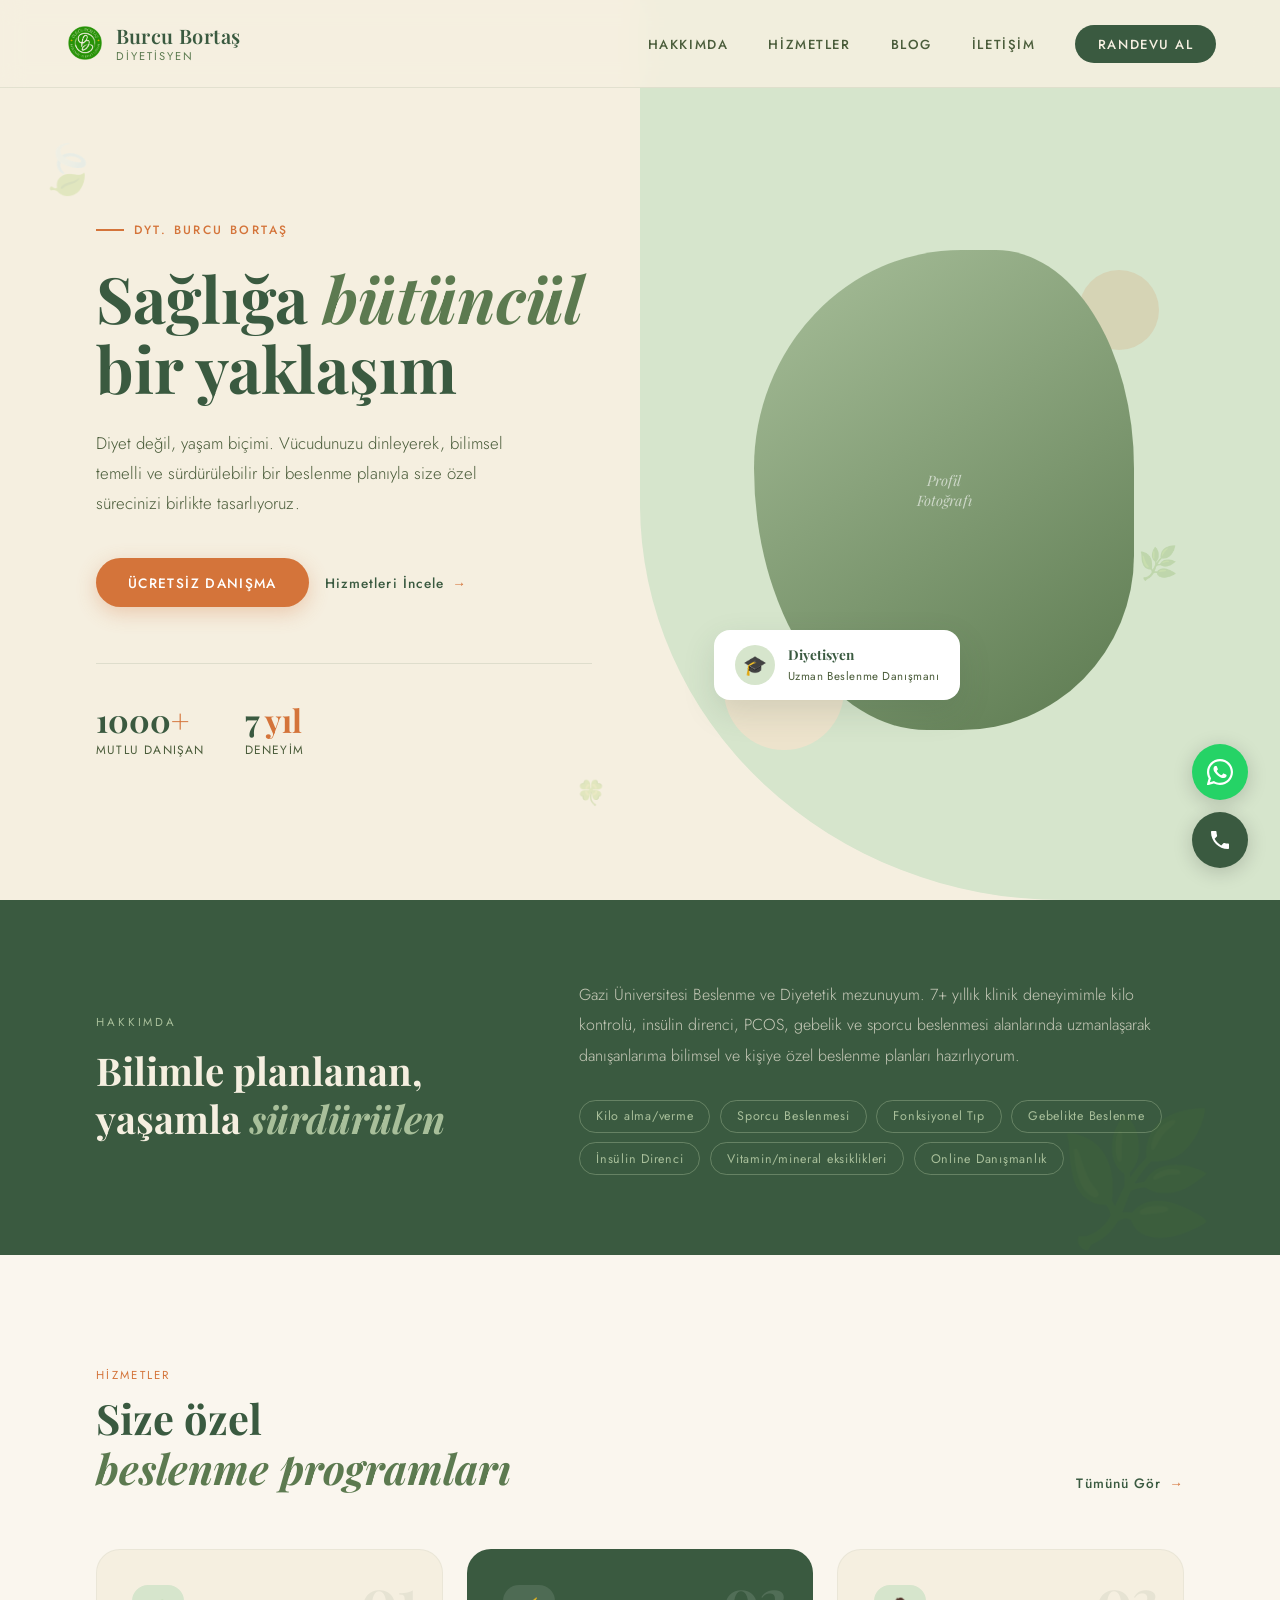
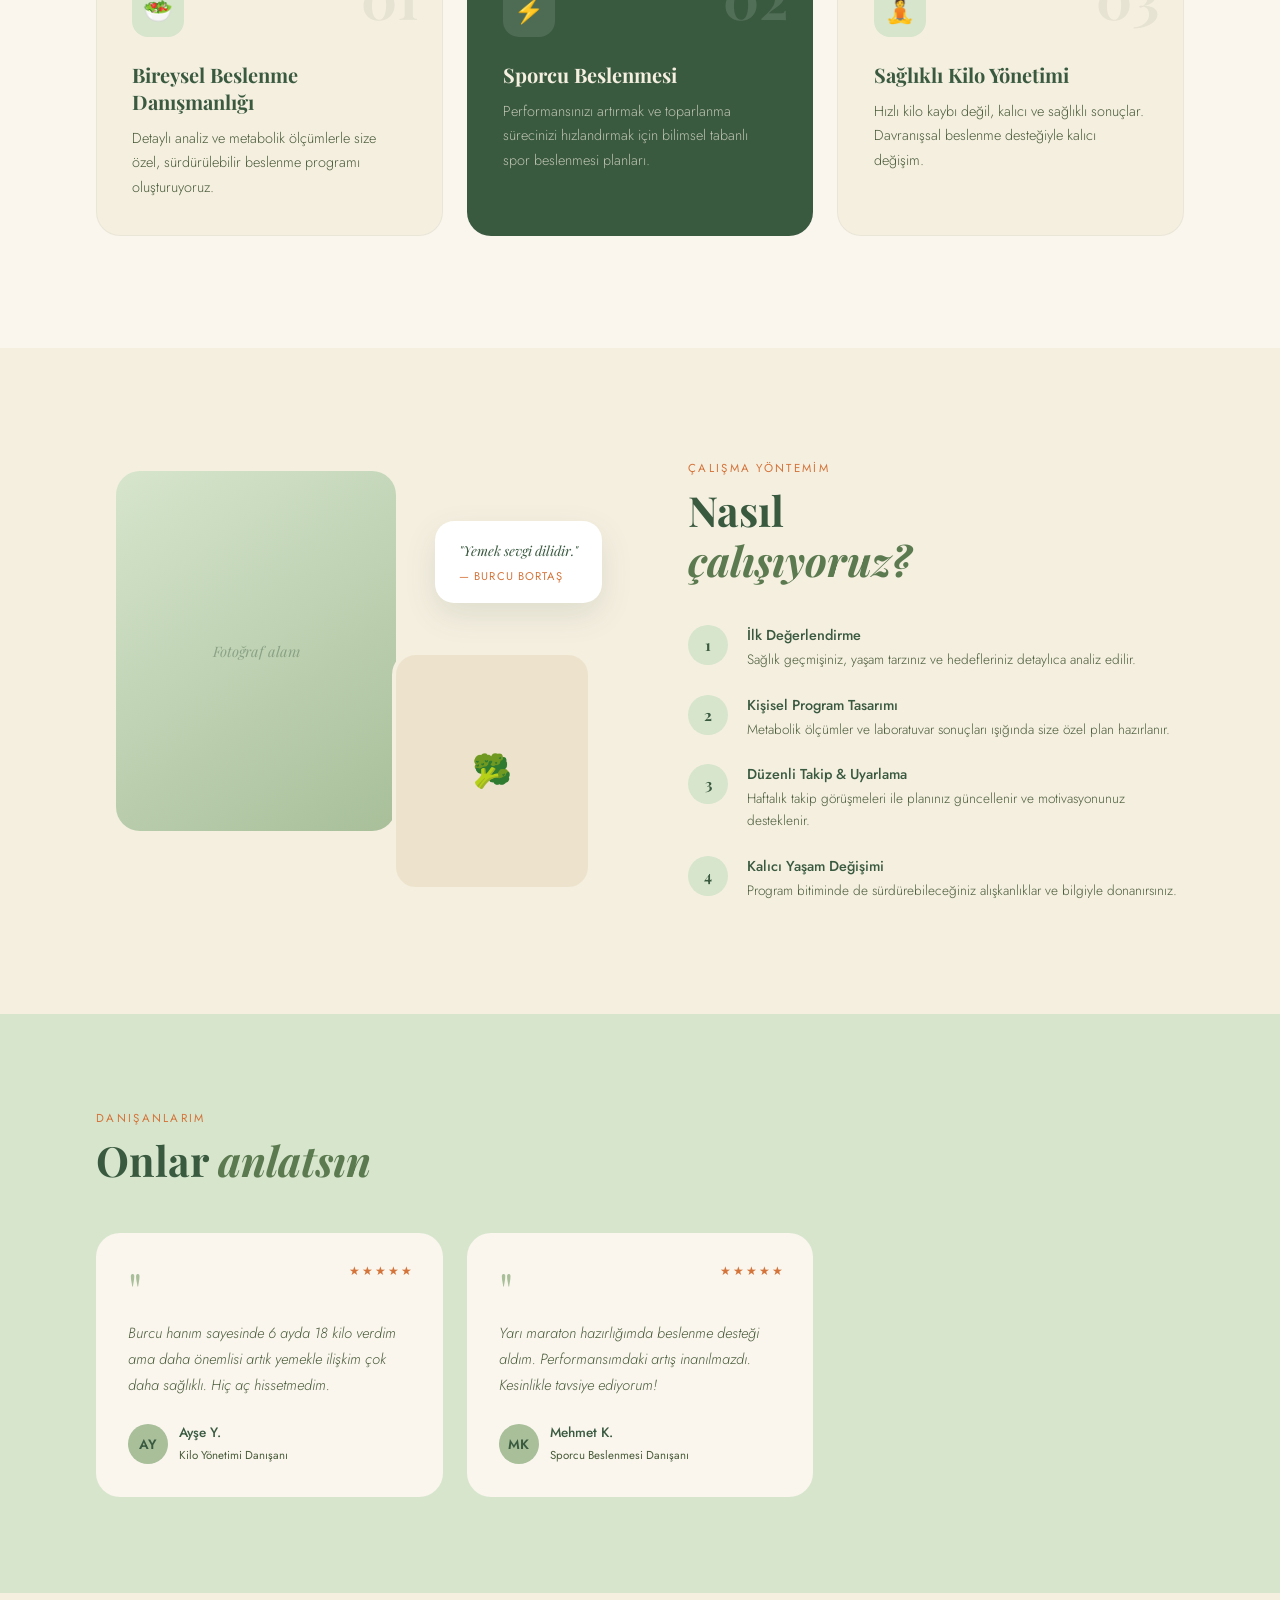
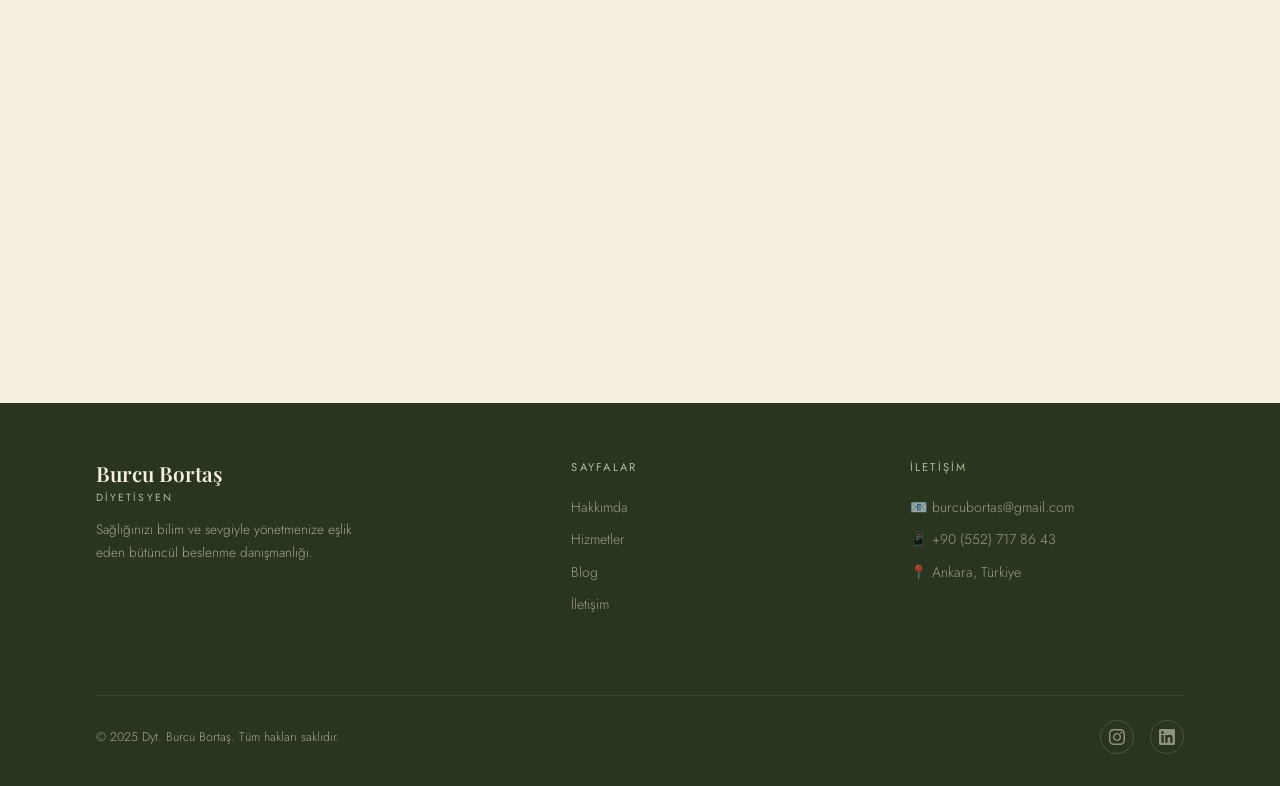
==== index.html @ b89d712b "Update index.html" ====
<!DOCTYPE html>
<html lang="tr">
<head>
  <meta charset="UTF-8">
  <meta name="viewport" content="width=device-width, initial-scale=1.0">
  <title>Dyt. Burcu Bortaş — Diyetisyen</title>
  <meta name="description" content="Diyetisyen Burcu Bortaş ile sağlıklı ve sürdürülebilir beslenme. Bireysel danışmanlık, sporcu beslenmesi, online randevu.">
  <link href="https://fonts.googleapis.com/css2?family=Playfair+Display:ital,wght@0,400;0,600;0,700;1,400;1,600&family=Jost:wght@300;400;500&display=swap" rel="stylesheet">
  <link rel="stylesheet" href="css/style.css">
  <link rel="stylesheet" href="https://cdnjs.cloudflare.com/ajax/libs/font-awesome/6.5.0/css/all.min.css">
  <link rel="icon" type="image/png" href="images/bb-logo-kb.png">
  <link rel="icon" type="image/png" href="images/bb-logo-kb.png">
</head>
<body>

<!-- NAV -->
<nav>
  <a href="index.html" class="nav-logo">
  <img src="images/bb-logo-kb.png" alt="Burcu Bortaş Logo" class="nav-logo-img">
  <span class="nav-logo-text">
    Burcu Bortaş
    <span>Diyetisyen</span>
  </span>
</a>
  <ul class="nav-links">
    <li><a href="hakkimda.html">Hakkımda</a></li>
    <li><a href="hizmetler.html">Hizmetler</a></li>
    <li><a href="blog.html">Blog</a></li>
    <li><a href="iletisim.html">İletişim</a></li>
    <li><a href="iletisim.html" class="nav-cta">Randevu Al</a></li>
  </ul>
  <div class="nav-hamburger">
    <span></span><span></span><span></span>
  </div>
</nav>

<!-- HERO -->
<section class="hero">
  <div class="leaf leaf-1">🍃</div>
  <div class="leaf leaf-2">🌿</div>
  <div class="leaf leaf-3">🍀</div>

  <div class="hero-left">
    <span class="hero-tag">Dyt. Burcu Bortaş</span>
    <h1 class="hero-title">
      Sağlığa <em>bütüncül</em><br>
      bir yaklaşım
    </h1>
    <p class="hero-desc">
      Diyet değil, yaşam biçimi. Vücudunuzu dinleyerek, bilimsel temelli ve sürdürülebilir bir beslenme planıyla size özel sürecinizi birlikte tasarlıyoruz.
    </p>
    <div class="hero-btns">
      <a href="iletisim.html" class="btn-primary">Ücretsiz Danışma</a>
      <a href="hizmetler.html" class="btn-secondary">Hizmetleri İncele</a>
    </div>
    <div class="hero-stats">
  <div class="stat-item">
    <span class="stat-num">1000<span>+</span></span>
    <span class="stat-label">Mutlu Danışan</span>
  </div>
  <div class="stat-item">
    <span class="stat-num">7<span> yıl</span></span>
    <span class="stat-label">Deneyim</span>
  </div>
</div>
    </div>
  </div>

  <div class="hero-right">
    <div class="photo-frame">
      <div class="photo-main">
        <!-- Fotoğraf eklendiğinde: <img src="images/burcu-profil.jpg" alt="Dyt. Burcu Bortaş"> -->
        <p class="photo-placeholder-text">Profil<br>Fotoğrafı</p>
      </div>
      <div class="photo-deco-1"></div>
      <div class="photo-deco-2"></div>
      <div class="photo-badge">
        <div class="badge-icon">🎓</div>
        <div class="badge-text">
          <strong>Diyetisyen</strong>
          <small>Uzman Beslenme Danışmanı</small>
        </div>
      </div>
    </div>
  </div>
</section>

<!-- ABOUT STRIP -->
<section class="about-strip">
  <div class="reveal">
    <p class="about-label">Hakkımda</p>
    <h2 class="about-title">Bilimle planlanan,<br>yaşamla <em>sürdürülen</em></h2>
  </div>
  <div class="reveal">
    <p class="about-text">
      Gazi Üniversitesi Beslenme ve Diyetetik mezunuyum. 7+ yıllık klinik deneyimimle kilo kontrolü, insülin direnci, PCOS, gebelik ve sporcu beslenmesi alanlarında uzmanlaşarak danışanlarıma bilimsel ve kişiye özel beslenme planları hazırlıyorum.
    </p>
    <div class="about-pills">
      <span class="pill">Kilo alma/verme</span>
      <span class="pill">Sporcu Beslenmesi</span>
      <span class="pill">Fonksiyonel Tıp</span>
      <span class="pill">Gebelikte Beslenme</span>
      <span class="pill">İnsülin Direnci</span>
      <span class="pill">Vitamin/mineral eksiklikleri</span>
      <span class="pill">Online Danışmanlık</span>
    </div>
  </div>
</section>

<!-- SERVICES -->
<section class="services">
  <div class="section-header reveal">
    <div>
      <span class="section-tag">Hizmetler</span>
      <h2 class="section-title">Size özel<br><em>beslenme programları</em></h2>
    </div>
    <a href="hizmetler.html" class="btn-secondary">Tümünü Gör</a>
  </div>
  <div class="services-grid">
    <div class="service-card reveal">
      <span class="service-num">01</span>
      <div class="service-icon">🥗</div>
      <h3 class="service-title">Bireysel Beslenme Danışmanlığı</h3>
      <p class="service-desc">Detaylı analiz ve metabolik ölçümlerle size özel, sürdürülebilir beslenme programı oluşturuyoruz.</p>
    </div>
    <div class="service-card featured reveal">
      <span class="service-num">02</span>
      <div class="service-icon">⚡</div>
      <h3 class="service-title">Sporcu Beslenmesi</h3>
      <p class="service-desc">Performansınızı artırmak ve toparlanma sürecinizi hızlandırmak için bilimsel tabanlı spor beslenmesi planları.</p>
    </div>
    <div class="service-card reveal">
      <span class="service-num">03</span>
      <div class="service-icon">🧘</div>
      <h3 class="service-title">Sağlıklı Kilo Yönetimi</h3>
      <p class="service-desc">Hızlı kilo kaybı değil, kalıcı ve sağlıklı sonuçlar. Davranışsal beslenme desteğiyle kalıcı değişim.</p>
    </div>
  </div>
</section>

<!-- APPROACH -->
<section class="approach">
  <div class="approach-visual reveal">
    <div class="approach-card-stack">
      <div class="approach-img-card approach-img-main">
        <p>Fotoğraf alanı</p>
      </div>
      <div class="approach-img-card approach-img-accent">
        <span style="font-size:2rem;">🥦</span>
      </div>
      <div class="approach-quote-card">
        <p>"Yemek sevgi dilidir."</p>
        <small>— Burcu Bortaş</small>
      </div>
    </div>
  </div>
  <div class="approach-content reveal">
    <span class="section-tag">Çalışma Yöntemim</span>
    <h2 class="section-title">Nasıl<br><em>çalışıyoruz?</em></h2>
    <div class="approach-steps">
      <div class="step">
        <div class="step-num">1</div>
        <div class="step-body">
          <strong>İlk Değerlendirme</strong>
          <p>Sağlık geçmişiniz, yaşam tarzınız ve hedefleriniz detaylıca analiz edilir.</p>
        </div>
      </div>
      <div class="step">
        <div class="step-num">2</div>
        <div class="step-body">
          <strong>Kişisel Program Tasarımı</strong>
          <p>Metabolik ölçümler ve laboratuvar sonuçları ışığında size özel plan hazırlanır.</p>
        </div>
      </div>
      <div class="step">
        <div class="step-num">3</div>
        <div class="step-body">
          <strong>Düzenli Takip & Uyarlama</strong>
          <p>Haftalık takip görüşmeleri ile planınız güncellenir ve motivasyonunuz desteklenir.</p>
        </div>
      </div>
      <div class="step">
        <div class="step-num">4</div>
        <div class="step-body">
          <strong>Kalıcı Yaşam Değişimi</strong>
          <p>Program bitiminde de sürdürebileceğiniz alışkanlıklar ve bilgiyle donanırsınız.</p>
        </div>
      </div>
    </div>
  </div>
</section>

<!-- TESTIMONIALS -->
<section class="testimonials">
  <div class="reveal">
    <span class="section-tag">Danışanlarım</span>
    <h2 class="section-title">Onlar <em>anlatsın</em></h2>
  </div>
  <div class="testi-grid">
    <div class="testi-card reveal">
      <div class="testi-stars">★★★★★</div>
      <div class="testi-quote">"</div>
      <p class="testi-text">Burcu hanım sayesinde 6 ayda 18 kilo verdim ama daha önemlisi artık yemekle ilişkim çok daha sağlıklı. Hiç aç hissetmedim.</p>
      <div class="testi-author">
        <div class="testi-avatar">AY</div>
        <div class="testi-name">
          <strong>Ayşe Y.</strong>
          <small>Kilo Yönetimi Danışanı</small>
        </div>
      </div>
    </div>
    <div class="testi-card reveal">
      <div class="testi-stars">★★★★★</div>
      <div class="testi-quote">"</div>
      <p class="testi-text">Yarı maraton hazırlığımda beslenme desteği aldım. Performansımdaki artış inanılmazdı. Kesinlikle tavsiye ediyorum!</p>
      <div class="testi-author">
        <div class="testi-avatar">MK</div>
        <div class="testi-name">
          <strong>Mehmet K.</strong>
          <small>Sporcu Beslenmesi Danışanı</small>
        </div>
      </div>
    </div>
    <div class="testi-card reveal">
      <div class="testi-stars">★★★★★</div>
      <div class="testi-quote">"</div>
      <p class="testi-text">Gebeliğim süresince aldığım destek hem benim hem bebeğimin sağlığı için paha biçilmezdi. Çok şükran duyuyorum.</p>
      <div class="testi-author">
        <div class="testi-avatar">ZD</div>
        <div class="testi-name">
          <strong>Zeynep D.</strong>
          <small>Gebelik Beslenmesi Danışanı</small>
        </div>
      </div>
    </div>
  </div>
</section>

<!-- CTA -->
<div class="cta-banner reveal">
  <div>
    <span class="cta-label">Yeni bir başlangıç</span>
    <h2 class="cta-title">Değişim için<br><em>en iyi zaman şimdi</em></h2>
    <p class="cta-sub">İlk ücretsiz değerlendirme görüşmesi için bugün randevu alın.</p>
  </div>
  <div class="cta-actions">
    <a href="iletisim.html" class="btn-cta-main">Randevu Al</a>
    <a href="https://wa.me/90XXXXXXXXXX" class="btn-cta-sub">veya WhatsApp'tan yaz →</a>
  </div>
</div>

<!-- FOOTER -->
<footer>
</footer>

<script src="js/main.js"></script>
<script src="js/footer.js?v=2"></script>
</body>
</html>
---- css/style.css ----
/* ─── VARIABLES ─── */
:root {
  --cream: #F5EFE0;
  --cream-dark: #EDE3CC;
  --cream-light: #FAF6EE;
  --green-deep: #3A5A40;
  --green-mid: #5C7A50;
  --green-light: #A8BF9A;
  --green-pale: #D6E5CC;
  --orange: #D4743A;
  --orange-light: #E8956A;
  --text-dark: #2A3520;
  --text-mid: #4A5C3A;
}

/* ─── RESET ─── */
* { margin: 0; padding: 0; box-sizing: border-box; }
html { scroll-behavior: smooth; }
body {
  font-family: 'Jost', sans-serif;
  background: var(--cream);
  color: var(--text-dark);
  overflow-x: hidden;
}

/* ─── NAV ─── */
nav {
  position: fixed;
  top: 0; left: 0; right: 0;
  z-index: 100;
  display: flex;
  align-items: center;
  justify-content: space-between;
  padding: 1.4rem 4rem;
  background: rgba(245, 239, 224, 0.88);
  backdrop-filter: blur(12px);
  border-bottom: 1px solid rgba(58,90,64,0.1);
  transition: padding 0.3s, box-shadow 0.3s;
}
.nav-logo {
  display: flex;
  align-items: center;
  gap: 0.6rem;
  text-decoration: none;
}
.nav-logo-img {
  width: 42px;
  height: 42px;
  object-fit: contain;
  mix-blend-mode: multiply;
  border-radius: 50%;
}
.nav-logo-text {
  font-family: 'Playfair Display', serif;
  font-size: 1.25rem;
  font-weight: 600;
  color: var(--green-deep);
  letter-spacing: 0.02em;
  line-height: 1.2;
}
.nav-logo-text span {
  display: block;
  font-size: 0.7rem;
  font-family: 'Jost', sans-serif;
  font-weight: 400;
  letter-spacing: 0.18em;
  text-transform: uppercase;
  color: var(--green-mid);
  margin-top: 2px;
}
.nav-links {
  display: flex;
  gap: 2.5rem;
  list-style: none;
  align-items: center;
}
.nav-links a {
  text-decoration: none;
  font-size: 0.82rem;
  letter-spacing: 0.12em;
  text-transform: uppercase;
  color: var(--text-mid);
  font-weight: 500;
  position: relative;
  transition: color 0.2s;
}
.nav-links a::after {
  content: '';
  position: absolute;
  bottom: -3px; left: 0;
  width: 0; height: 1.5px;
  background: var(--orange);
  transition: width 0.3s;
}
.nav-links a:hover { color: var(--green-deep); }
.nav-links a:hover::after { width: 100%; }
.nav-cta {
  background: var(--green-deep) !important;
  color: var(--cream) !important;
  padding: 0.6rem 1.4rem;
  border-radius: 2rem;
  transition: background 0.2s, transform 0.2s !important;
}
.nav-cta::after { display: none !important; }
.nav-cta:hover { background: var(--green-mid) !important; transform: translateY(-1px); }

/* Hamburger */
.nav-hamburger {
  display: none;
  flex-direction: column;
  gap: 5px;
  cursor: pointer;
  padding: 4px;
}
.nav-hamburger span {
  display: block;
  width: 24px; height: 2px;
  background: var(--green-deep);
  border-radius: 2px;
  transition: all 0.3s;
}

/* ─── BUTTONS ─── */
.btn-primary {
  background: var(--orange);
  color: white;
  padding: 0.9rem 2rem;
  border-radius: 3rem;
  text-decoration: none;
  font-size: 0.85rem;
  letter-spacing: 0.1em;
  text-transform: uppercase;
  font-weight: 500;
  display: inline-block;
  transition: background 0.2s, transform 0.2s, box-shadow 0.2s;
  box-shadow: 0 6px 20px rgba(212,116,58,0.3);
}
.btn-primary:hover {
  background: var(--orange-light);
  transform: translateY(-2px);
  box-shadow: 0 10px 28px rgba(212,116,58,0.35);
}
.btn-secondary {
  color: var(--green-deep);
  font-size: 0.85rem;
  letter-spacing: 0.08em;
  text-decoration: none;
  display: inline-flex;
  align-items: center;
  gap: 0.5rem;
  font-weight: 500;
  transition: gap 0.2s;
}
.btn-secondary:hover { gap: 0.8rem; }
.btn-secondary::after { content: '→'; color: var(--orange); }

/* ─── SECTION COMMONS ─── */
.section-tag {
  font-size: 0.72rem;
  letter-spacing: 0.2em;
  text-transform: uppercase;
  color: var(--orange);
  display: block;
  margin-bottom: 0.6rem;
}
.section-title {
  font-family: 'Playfair Display', serif;
  font-size: 2.6rem;
  color: var(--green-deep);
  line-height: 1.2;
}
.section-title em { font-style: italic; color: var(--green-mid); }

/* ─── HERO ─── */
.hero {
  min-height: 100vh;
  display: grid;
  grid-template-columns: 1fr 1fr;
  padding-top: 80px;
  position: relative;
  overflow: hidden;
}
.hero::before {
  content: '';
  position: absolute;
  top: -10%; right: -5%;
  width: 55%; height: 110%;
  background: var(--green-pale);
  border-radius: 0 0 0 60% / 0 0 0 40%;
  z-index: 0;
}
.hero-left {
  display: flex;
  flex-direction: column;
  justify-content: center;
  padding: 6rem 3rem 6rem 6rem;
  position: relative;
  z-index: 1;
}
.hero-tag {
  display: inline-flex;
  align-items: center;
  gap: 0.6rem;
  font-size: 0.75rem;
  letter-spacing: 0.2em;
  text-transform: uppercase;
  color: var(--orange);
  font-weight: 500;
  margin-bottom: 1.5rem;
  opacity: 0;
  animation: fadeUp 0.8s 0.2s forwards;
}
.hero-tag::before {
  content: '';
  width: 28px; height: 1.5px;
  background: var(--orange);
  display: inline-block;
}
.hero-title {
  font-family: 'Playfair Display', serif;
  font-size: clamp(2.8rem, 5vw, 4.2rem);
  line-height: 1.1;
  color: var(--green-deep);
  margin-bottom: 1.5rem;
  opacity: 0;
  animation: fadeUp 0.8s 0.4s forwards;
}
.hero-title em { font-style: italic; color: var(--green-mid); }
.hero-desc {
  font-size: 1.05rem;
  line-height: 1.8;
  color: var(--text-mid);
  max-width: 440px;
  font-weight: 300;
  margin-bottom: 2.5rem;
  opacity: 0;
  animation: fadeUp 0.8s 0.6s forwards;
}
.hero-btns {
  display: flex;
  gap: 1rem;
  align-items: center;
  opacity: 0;
  animation: fadeUp 0.8s 0.8s forwards;
}
.hero-stats {
  display: flex;
  gap: 2.5rem;
  margin-top: 3.5rem;
  padding-top: 2.5rem;
  border-top: 1px solid rgba(58,90,64,0.12);
  opacity: 0;
  animation: fadeUp 0.8s 1s forwards;
}
.stat-num {
  font-family: 'Playfair Display', serif;
  font-size: 2rem;
  font-weight: 700;
  color: var(--green-deep);
  display: block;
  line-height: 1;
}
.stat-num span { color: var(--orange); }
.stat-label {
  font-size: 0.75rem;
  letter-spacing: 0.1em;
  text-transform: uppercase;
  color: var(--text-mid);
  font-weight: 400;
  margin-top: 0.3rem;
  display: block;
}
.hero-right {
  display: flex;
  align-items: center;
  justify-content: center;
  position: relative;
  z-index: 1;
  padding: 4rem 4rem 4rem 2rem;
}
.photo-frame {
  position: relative;
  width: 380px;
  height: 480px;
  opacity: 0;
  animation: fadeIn 1s 0.6s forwards;
}
.photo-main {
  width: 100%; height: 100%;
  background: linear-gradient(145deg, var(--green-light) 0%, var(--green-mid) 100%);
  border-radius: 60% 40% 50% 50% / 50% 50% 40% 60%;
  overflow: hidden;
  display: flex;
  align-items: center;
  justify-content: center;
}
.photo-main img {
  width: 100%; height: 100%;
  object-fit: cover;
}
.photo-placeholder-text {
  font-family: 'Playfair Display', serif;
  font-style: italic;
  color: rgba(255,255,255,0.6);
  font-size: 0.9rem;
  text-align: center;
  padding: 2rem;
}
.photo-deco-1 {
  position: absolute;
  bottom: -20px; left: -30px;
  width: 120px; height: 120px;
  background: var(--cream-dark);
  border-radius: 50%;
  z-index: -1;
}
.photo-deco-2 {
  position: absolute;
  top: 20px; right: -25px;
  width: 80px; height: 80px;
  background: var(--orange);
  border-radius: 50%;
  opacity: 0.15;
  z-index: -1;
}
.photo-badge {
  position: absolute;
  bottom: 30px; left: -40px;
  background: white;
  border-radius: 1rem;
  padding: 0.9rem 1.3rem;
  box-shadow: 0 12px 32px rgba(58,90,64,0.15);
  display: flex;
  align-items: center;
  gap: 0.8rem;
}
.badge-icon {
  width: 40px; height: 40px;
  background: var(--green-pale);
  border-radius: 50%;
  display: flex;
  align-items: center;
  justify-content: center;
  font-size: 1.2rem;
}
.badge-text strong {
  display: block;
  font-size: 0.85rem;
  color: var(--green-deep);
  font-family: 'Playfair Display', serif;
}
.badge-text small {
  font-size: 0.72rem;
  color: var(--text-mid);
  letter-spacing: 0.05em;
}
.leaf {
  position: absolute;
  opacity: 0.18;
  animation: float 6s ease-in-out infinite;
  pointer-events: none;
}
.leaf-1 { top: 15%; left: 3%; font-size: 3rem; animation-delay: 0s; }
.leaf-2 { top: 60%; right: 8%; font-size: 2rem; animation-delay: 2s; }
.leaf-3 { bottom: 10%; left: 45%; font-size: 1.5rem; animation-delay: 4s; }

/* ─── ABOUT STRIP ─── */
.about-strip {
  background: var(--green-deep);
  padding: 5rem 6rem;
  display: grid;
  grid-template-columns: 1fr 1.5fr;
  gap: 5rem;
  align-items: center;
  position: relative;
  overflow: hidden;
}
.about-strip::after {
  content: '🌿';
  position: absolute;
  right: 4rem; bottom: -1rem;
  font-size: 8rem;
  opacity: 0.07;
}
.about-label {
  font-size: 0.72rem;
  letter-spacing: 0.25em;
  text-transform: uppercase;
  color: var(--green-light);
  margin-bottom: 1rem;
}
.about-title {
  font-family: 'Playfair Display', serif;
  font-size: 2.4rem;
  color: var(--cream);
  line-height: 1.25;
}
.about-title em { color: var(--green-light); font-style: italic; }
.about-text {
  color: rgba(245,239,224,0.75);
  line-height: 1.9;
  font-size: 1rem;
  font-weight: 300;
}
.about-pills {
  display: flex;
  flex-wrap: wrap;
  gap: 0.6rem;
  margin-top: 1.8rem;
}
.pill {
  border: 1px solid rgba(168,191,154,0.4);
  color: var(--green-light);
  padding: 0.4rem 1rem;
  border-radius: 2rem;
  font-size: 0.78rem;
  letter-spacing: 0.06em;
  transition: background 0.2s, color 0.2s;
}
.pill:hover { background: var(--green-light); color: var(--green-deep); cursor: default; }

/* ─── SERVICES ─── */
.services {
  padding: 7rem 6rem;
  background: var(--cream-light);
}
.section-header {
  display: flex;
  align-items: flex-end;
  justify-content: space-between;
  margin-bottom: 3.5rem;
}
.services-grid {
  display: grid;
  grid-template-columns: repeat(3, 1fr);
  gap: 1.5rem;
}
.service-card {
  background: var(--cream);
  border-radius: 1.5rem;
  padding: 2.2rem;
  position: relative;
  overflow: hidden;
  transition: transform 0.3s, box-shadow 0.3s;
  cursor: default;
  border: 1px solid rgba(58,90,64,0.06);
}
.service-card::before {
  content: '';
  position: absolute;
  top: 0; left: 0; right: 0;
  height: 3px;
  background: var(--green-light);
  transform: scaleX(0);
  transform-origin: left;
  transition: transform 0.3s;
}
.service-card:hover { transform: translateY(-4px); box-shadow: 0 16px 40px rgba(58,90,64,0.1); }
.service-card:hover::before { transform: scaleX(1); }
.service-card.featured { background: var(--green-deep); }
.service-card.featured .service-icon { background: rgba(255,255,255,0.1); }
.service-card.featured .service-title { color: var(--cream); }
.service-card.featured .service-desc { color: rgba(245,239,224,0.7); }
.service-card.featured .service-num { color: rgba(255,255,255,0.12); }
.service-card.featured::before { background: var(--orange); }
.service-num {
  font-family: 'Playfair Display', serif;
  font-size: 3.5rem;
  font-weight: 700;
  color: rgba(58,90,64,0.08);
  position: absolute;
  top: 1.2rem; right: 1.5rem;
  line-height: 1;
  user-select: none;
}
.service-icon {
  width: 52px; height: 52px;
  background: var(--green-pale);
  border-radius: 1rem;
  display: flex;
  align-items: center;
  justify-content: center;
  font-size: 1.5rem;
  margin-bottom: 1.5rem;
}
.service-title {
  font-family: 'Playfair Display', serif;
  font-size: 1.25rem;
  color: var(--green-deep);
  margin-bottom: 0.7rem;
}
.service-desc {
  font-size: 0.9rem;
  color: var(--text-mid);
  line-height: 1.7;
  font-weight: 300;
}

/* ─── APPROACH ─── */
.approach {
  padding: 7rem 6rem;
  display: grid;
  grid-template-columns: 1fr 1fr;
  gap: 6rem;
  align-items: center;
  background: var(--cream);
}
.approach-card-stack {
  position: relative;
  height: 420px;
}
.approach-img-card {
  position: absolute;
  border-radius: 1.5rem;
  overflow: hidden;
}
.approach-img-main {
  width: 280px; height: 360px;
  top: 0; left: 20px;
  background: linear-gradient(145deg, var(--green-pale), var(--green-light));
  display: flex;
  align-items: center;
  justify-content: center;
  color: rgba(58,90,64,0.4);
  font-style: italic;
  font-family: 'Playfair Display', serif;
  font-size: 0.9rem;
  text-align: center;
}
.approach-img-main img {
  width: 100%; height: 100%;
  object-fit: cover;
}
.approach-img-accent {
  width: 200px; height: 240px;
  bottom: 0; right: 0;
  background: var(--cream-dark);
  border: 4px solid var(--cream);
  display: flex;
  align-items: center;
  justify-content: center;
}
.approach-img-accent img {
  width: 100%; height: 100%;
  object-fit: cover;
}
.approach-quote-card {
  position: absolute;
  top: 50px; right: -10px;
  background: white;
  border-radius: 1.2rem;
  padding: 1.2rem 1.5rem;
  box-shadow: 0 12px 32px rgba(58,90,64,0.12);
  max-width: 200px;
  z-index: 2;
}
.approach-quote-card p {
  font-family: 'Playfair Display', serif;
  font-style: italic;
  font-size: 0.85rem;
  color: var(--green-deep);
  line-height: 1.5;
}
.approach-quote-card small {
  font-size: 0.7rem;
  color: var(--orange);
  letter-spacing: 0.1em;
  text-transform: uppercase;
  margin-top: 0.5rem;
  display: block;
}
.approach-steps {
  margin-top: 2.5rem;
  display: flex;
  flex-direction: column;
  gap: 1.5rem;
}
.step {
  display: flex;
  gap: 1.2rem;
  align-items: flex-start;
}
.step-num {
  min-width: 40px; height: 40px;
  background: var(--green-pale);
  border-radius: 50%;
  display: flex;
  align-items: center;
  justify-content: center;
  font-family: 'Playfair Display', serif;
  font-size: 0.95rem;
  font-weight: 700;
  color: var(--green-deep);
  transition: background 0.2s, color 0.2s;
}
.step:hover .step-num { background: var(--orange); color: white; }
.step-body strong {
  display: block;
  font-size: 0.9rem;
  color: var(--green-deep);
  margin-bottom: 0.25rem;
  font-weight: 500;
}
.step-body p {
  font-size: 0.85rem;
  color: var(--text-mid);
  line-height: 1.6;
  font-weight: 300;
}

/* ─── TESTIMONIALS ─── */
.testimonials {
  background: var(--green-pale);
  padding: 6rem 6rem;
}
.testi-grid {
  display: grid;
  grid-template-columns: repeat(3, 1fr);
  gap: 1.5rem;
  margin-top: 3rem;
}
.testi-card {
  background: var(--cream-light);
  border-radius: 1.5rem;
  padding: 2rem;
  position: relative;
  transition: transform 0.3s;
}
.testi-card:hover { transform: translateY(-3px); }
.testi-quote {
  font-family: 'Playfair Display', serif;
  font-size: 3rem;
  color: var(--green-light);
  line-height: 1;
  margin-bottom: 0.5rem;
}
.testi-text {
  font-size: 0.92rem;
  color: var(--text-mid);
  line-height: 1.75;
  font-weight: 300;
  margin-bottom: 1.5rem;
  font-style: italic;
}
.testi-author { display: flex; align-items: center; gap: 0.7rem; }
.testi-avatar {
  width: 40px; height: 40px;
  border-radius: 50%;
  background: var(--green-light);
  display: flex;
  align-items: center;
  justify-content: center;
  font-weight: 600;
  color: var(--green-deep);
  font-size: 0.85rem;
}
.testi-name strong {
  display: block;
  font-size: 0.85rem;
  color: var(--green-deep);
  font-weight: 500;
}
.testi-name small { font-size: 0.72rem; color: var(--text-mid); }
.testi-stars {
  position: absolute;
  top: 1.8rem; right: 1.8rem;
  color: var(--orange);
  font-size: 0.75rem;
  letter-spacing: 2px;
}

/* ─── CTA BANNER ─── */
.cta-banner {
  margin: 4rem 6rem;
  background: var(--green-deep);
  border-radius: 2rem;
  padding: 4rem 5rem;
  display: grid;
  grid-template-columns: 1fr auto;
  align-items: center;
  gap: 3rem;
  position: relative;
  overflow: hidden;
}
.cta-banner::before {
  content: '';
  position: absolute;
  top: -40%; right: -10%;
  width: 400px; height: 400px;
  background: radial-gradient(circle, rgba(168,191,154,0.15) 0%, transparent 70%);
}
.cta-label {
  font-size: 0.72rem;
  letter-spacing: 0.2em;
  text-transform: uppercase;
  color: var(--orange-light);
  margin-bottom: 0.8rem;
  display: block;
}
.cta-title {
  font-family: 'Playfair Display', serif;
  font-size: 2.2rem;
  color: var(--cream);
  line-height: 1.25;
}
.cta-title em { font-style: italic; color: var(--green-light); }
.cta-sub {
  color: rgba(245,239,224,0.65);
  font-size: 0.95rem;
  font-weight: 300;
  margin-top: 0.8rem;
  line-height: 1.6;
}
.cta-actions { display: flex; flex-direction: column; gap: 0.8rem; align-items: center; }
.btn-cta-main {
  background: var(--orange);
  color: white;
  padding: 1rem 2.2rem;
  border-radius: 3rem;
  text-decoration: none;
  font-size: 0.85rem;
  letter-spacing: 0.1em;
  text-transform: uppercase;
  font-weight: 500;
  white-space: nowrap;
  transition: background 0.2s, transform 0.2s;
  box-shadow: 0 8px 24px rgba(212,116,58,0.4);
}
.btn-cta-main:hover { background: var(--orange-light); transform: scale(1.03); }
.btn-cta-sub {
  color: rgba(245,239,224,0.6);
  font-size: 0.78rem;
  text-decoration: none;
  letter-spacing: 0.05em;
  transition: color 0.2s;
}
.btn-cta-sub:hover { color: var(--cream); }

/* ─── FOOTER ─── */
footer {
  background: var(--text-dark);
  color: rgba(245,239,224,0.6);
  padding: 3.5rem 6rem 2rem;
  display: grid;
  grid-template-columns: 1.5fr 1fr 1fr;
  gap: 4rem;
}
.footer-logo {
  font-family: 'Playfair Display', serif;
  font-size: 1.3rem;
  color: var(--cream);
  font-weight: 600;
  margin-bottom: 0.8rem;
  text-decoration: none;
  display: block;
}
.footer-logo small {
  display: block;
  font-size: 0.65rem;
  letter-spacing: 0.2em;
  text-transform: uppercase;
  color: var(--green-light);
  font-family: 'Jost', sans-serif;
  font-weight: 400;
  margin-top: 3px;
}
.footer-desc {
  font-size: 0.85rem;
  line-height: 1.7;
  font-weight: 300;
  max-width: 260px;
  margin-top: 0.8rem;
}
.footer-heading {
  font-size: 0.7rem;
  letter-spacing: 0.2em;
  text-transform: uppercase;
  color: var(--green-light);
  margin-bottom: 1.2rem;
}
.footer-links { list-style: none; display: flex; flex-direction: column; gap: 0.6rem; }
.footer-links a {
  color: rgba(245,239,224,0.55);
  text-decoration: none;
  font-size: 0.88rem;
  font-weight: 300;
  transition: color 0.2s;
}
.footer-links a:hover { color: var(--cream); }
.footer-bottom {
  grid-column: 1 / -1;
  border-top: 1px solid rgba(245,239,224,0.08);
  padding-top: 1.5rem;
  margin-top: 1rem;
  display: flex;
  justify-content: space-between;
  align-items: center;
}
.footer-bottom p { font-size: 0.78rem; font-weight: 300; }
.footer-social { display: flex; gap: 1rem; }
.social-link {
  width: 34px; height: 34px;
  border: 1px solid rgba(245,239,224,0.15);
  border-radius: 50%;
  display: flex;
  align-items: center;
  justify-content: center;
  text-decoration: none;
  font-size: 0.75rem;
  color: rgba(245,239,224,0.5);
  transition: border-color 0.2s, color 0.2s;
}
.social-link:hover { border-color: var(--orange); color: var(--orange); }

/* ─── PAGE HERO (inner pages) ─── */
.page-hero {
  padding: 10rem 6rem 5rem;
  background: var(--green-pale);
  text-align: center;
}
.page-hero-title {
  font-family: 'Playfair Display', serif;
  font-size: 3rem;
  color: var(--green-deep);
  margin-bottom: 1rem;
}
.page-hero-title em { font-style: italic; color: var(--green-mid); }
.page-hero-desc {
  font-size: 1rem;
  color: var(--text-mid);
  font-weight: 300;
  max-width: 500px;
  margin: 0 auto;
  line-height: 1.7;
}

/* ─── BLOG ─── */
.blog-section {
  padding: 5rem 6rem;
}
.blog-grid {
  display: grid;
  grid-template-columns: repeat(3, 1fr);
  gap: 2rem;
  margin-top: 3rem;
}
.blog-card {
  background: var(--cream-light);
  border-radius: 1.5rem;
  overflow: hidden;
  transition: transform 0.3s, box-shadow 0.3s;
  border: 1px solid rgba(58,90,64,0.06);
  text-decoration: none;
  color: inherit;
  display: block;
}
.blog-card:hover { transform: translateY(-4px); box-shadow: 0 16px 40px rgba(58,90,64,0.1); }
.blog-card-img {
  height: 200px;
  background: linear-gradient(145deg, var(--green-pale), var(--green-light));
  display: flex;
  align-items: center;
  justify-content: center;
  font-size: 3rem;
}
.blog-card-img img { width: 100%; height: 100%; object-fit: cover; }
.blog-card-body { padding: 1.5rem; }
.blog-card-tag {
  font-size: 0.7rem;
  letter-spacing: 0.15em;
  text-transform: uppercase;
  color: var(--orange);
  font-weight: 500;
  margin-bottom: 0.5rem;
  display: block;
}
.blog-card-title {
  font-family: 'Playfair Display', serif;
  font-size: 1.1rem;
  color: var(--green-deep);
  line-height: 1.4;
  margin-bottom: 0.7rem;
}
.blog-card-excerpt {
  font-size: 0.85rem;
  color: var(--text-mid);
  line-height: 1.6;
  font-weight: 300;
}
.blog-card-date {
  font-size: 0.75rem;
  color: var(--text-mid);
  margin-top: 1rem;
  display: block;
  opacity: 0.6;
}

/* ─── CONTACT ─── */
.contact-section {
  padding: 5rem 6rem;
  display: grid;
  grid-template-columns: 1fr 1fr;
  gap: 5rem;
  align-items: start;
}
.contact-info-item {
  display: flex;
  gap: 1rem;
  align-items: flex-start;
  margin-bottom: 1.5rem;
}
.contact-icon {
  width: 44px; height: 44px;
  background: var(--green-pale);
  border-radius: 0.8rem;
  display: flex;
  align-items: center;
  justify-content: center;
  font-size: 1.1rem;
  flex-shrink: 0;
}
.contact-info-label {
  font-size: 0.7rem;
  letter-spacing: 0.15em;
  text-transform: uppercase;
  color: var(--orange);
  display: block;
  margin-bottom: 0.2rem;
}
.contact-info-value {
  font-size: 0.95rem;
  color: var(--text-dark);
  font-weight: 400;
}
.contact-form { display: flex; flex-direction: column; gap: 1rem; }
.form-group { display: flex; flex-direction: column; gap: 0.4rem; }
.form-label {
  font-size: 0.78rem;
  letter-spacing: 0.1em;
  text-transform: uppercase;
  color: var(--text-mid);
  font-weight: 500;
}
.form-input, .form-textarea {
  background: var(--cream-light);
  border: 1.5px solid rgba(58,90,64,0.15);
  border-radius: 0.8rem;
  padding: 0.85rem 1rem;
  font-family: 'Jost', sans-serif;
  font-size: 0.95rem;
  color: var(--text-dark);
  transition: border-color 0.2s;
  outline: none;
  width: 100%;
}
.form-input:focus, .form-textarea:focus { border-color: var(--green-mid); }
.form-textarea { resize: vertical; min-height: 130px; }

/* ─── ANIMATIONS ─── */
@keyframes fadeUp {
  from { opacity: 0; transform: translateY(24px); }
  to { opacity: 1; transform: translateY(0); }
}
@keyframes fadeIn {
  from { opacity: 0; }
  to { opacity: 1; }
}
@keyframes float {
  0%, 100% { transform: translateY(0) rotate(0deg); }
  50% { transform: translateY(-15px) rotate(8deg); }
}

/* ─── SCROLL REVEAL ─── */
.reveal {
  opacity: 0;
  transform: translateY(30px);
  transition: opacity 0.7s, transform 0.7s;
}
.reveal.visible { opacity: 1; transform: none; }

/* ─── MOBILE ─── */
@media (max-width: 900px) {
  nav { padding: 1.2rem 1.5rem; }
  .nav-links { display: none; flex-direction: column; position: absolute; top: 100%; left: 0; right: 0; background: var(--cream); padding: 1.5rem 2rem; border-bottom: 1px solid rgba(58,90,64,0.1); gap: 1.2rem; }
  .nav-links.open { display: flex; }
  .nav-hamburger { display: flex; }

  .hero { grid-template-columns: 1fr; min-height: auto; padding-top: 70px; }
  .hero::before { display: none; }
  .hero-left { padding: 3rem 1.5rem 2rem; }
  .hero-right { display: none; }
  .hero-stats { gap: 1.5rem; }

  .about-strip { grid-template-columns: 1fr; padding: 3rem 1.5rem; gap: 2rem; }
  .services { padding: 4rem 1.5rem; }
  .services-grid { grid-template-columns: 1fr; }
  .approach { grid-template-columns: 1fr; padding: 4rem 1.5rem; gap: 3rem; }
  .approach-visual { display: none; }
  .testimonials { padding: 4rem 1.5rem; }
  .testi-grid { grid-template-columns: 1fr; }
  .cta-banner { margin: 2rem 1.5rem; padding: 2.5rem; grid-template-columns: 1fr; gap: 2rem; }
  footer { grid-template-columns: 1fr; padding: 3rem 1.5rem 1.5rem; gap: 2rem; }
  .footer-bottom { flex-direction: column; gap: 1rem; text-align: center; }

  .page-hero { padding: 8rem 1.5rem 3rem; }
  .blog-section { padding: 3rem 1.5rem; }
  .blog-grid { grid-template-columns: 1fr; }
  .contact-section { grid-template-columns: 1fr; padding: 3rem 1.5rem; gap: 2.5rem; }

  .section-title { font-size: 2rem; }
}
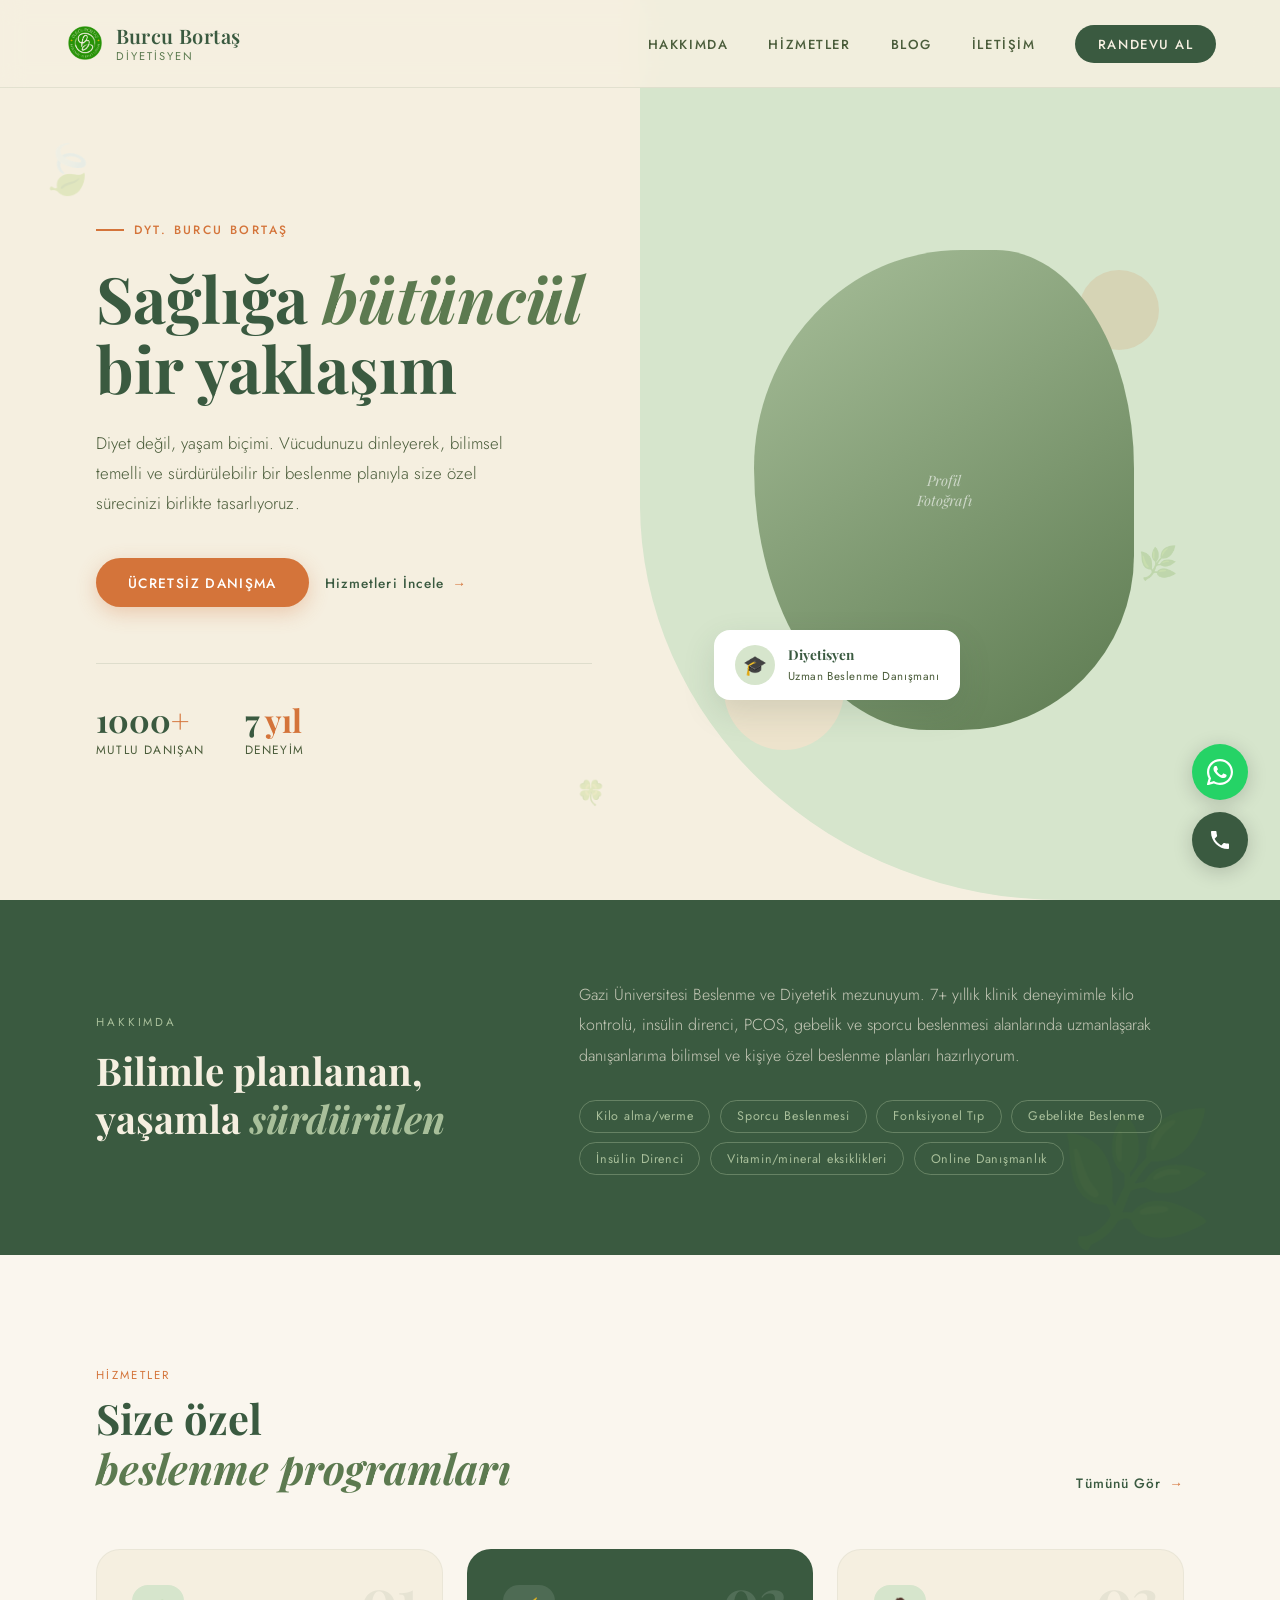
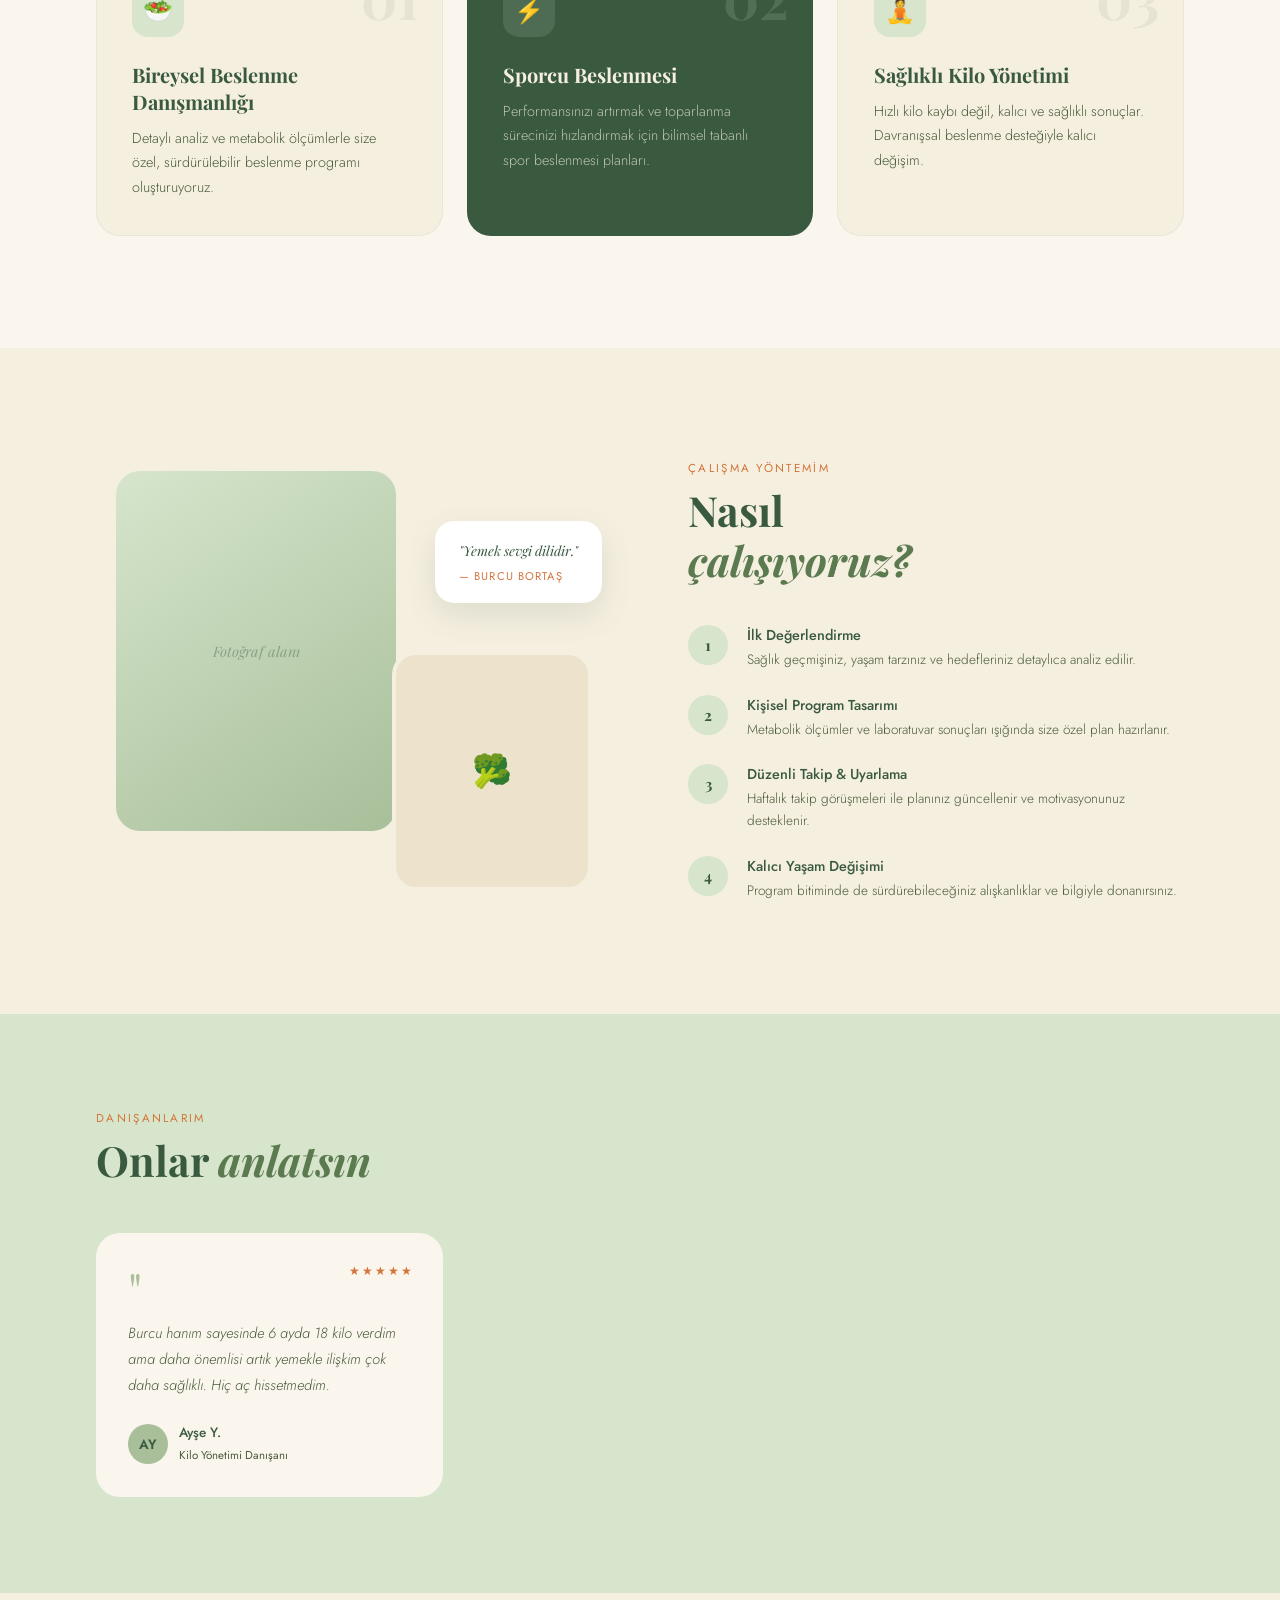
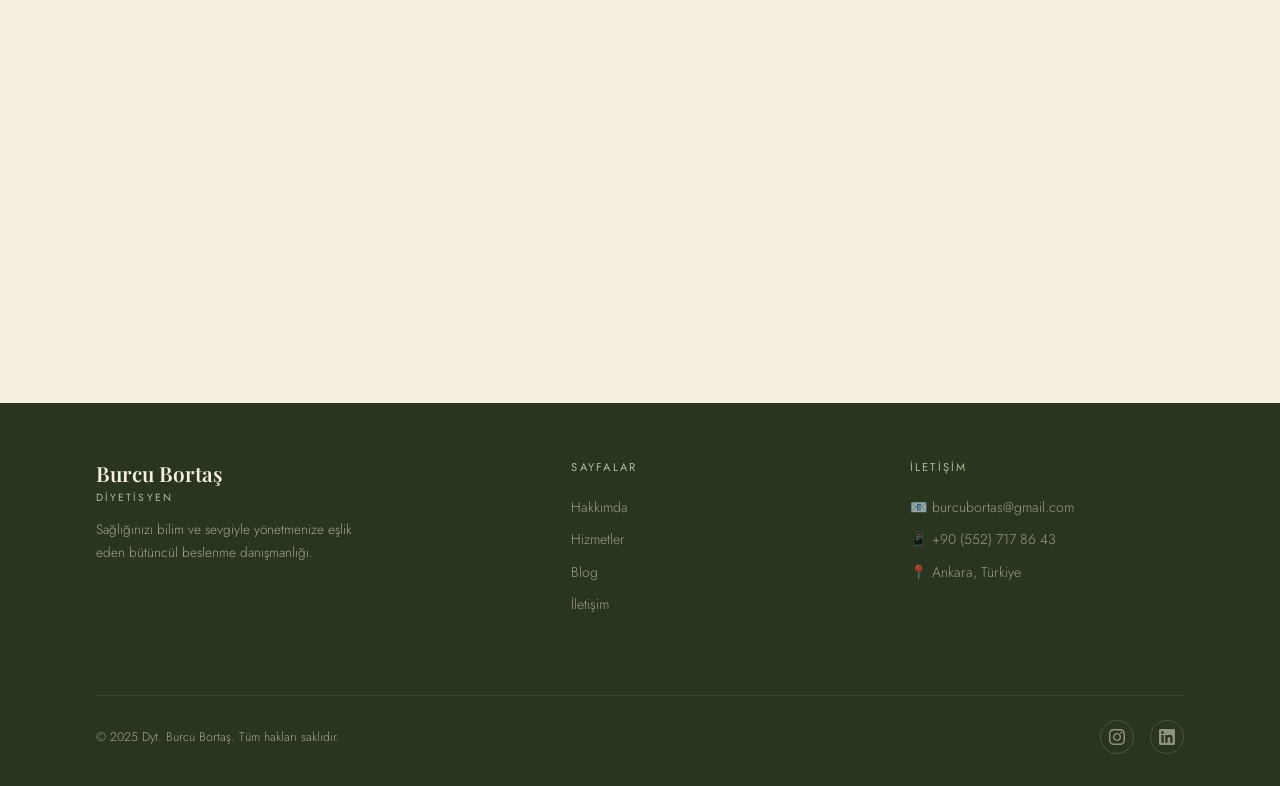
==== commit 817e9fbb: "Update index.html" ====
--- a/index.html
+++ b/index.html
@@ -10,6 +10,7 @@
   <link rel="stylesheet" href="https://cdnjs.cloudflare.com/ajax/libs/font-awesome/6.5.0/css/all.min.css">
   <link rel="icon" type="image/png" href="images/bb-logo-kb.png">
   <link rel="icon" type="image/png" href="images/bb-logo-kb.png">
+  <script src="js/seo.js"></script>
 </head>
 <body>
 
@@ -274,3 +275,4 @@
 
 
 
+
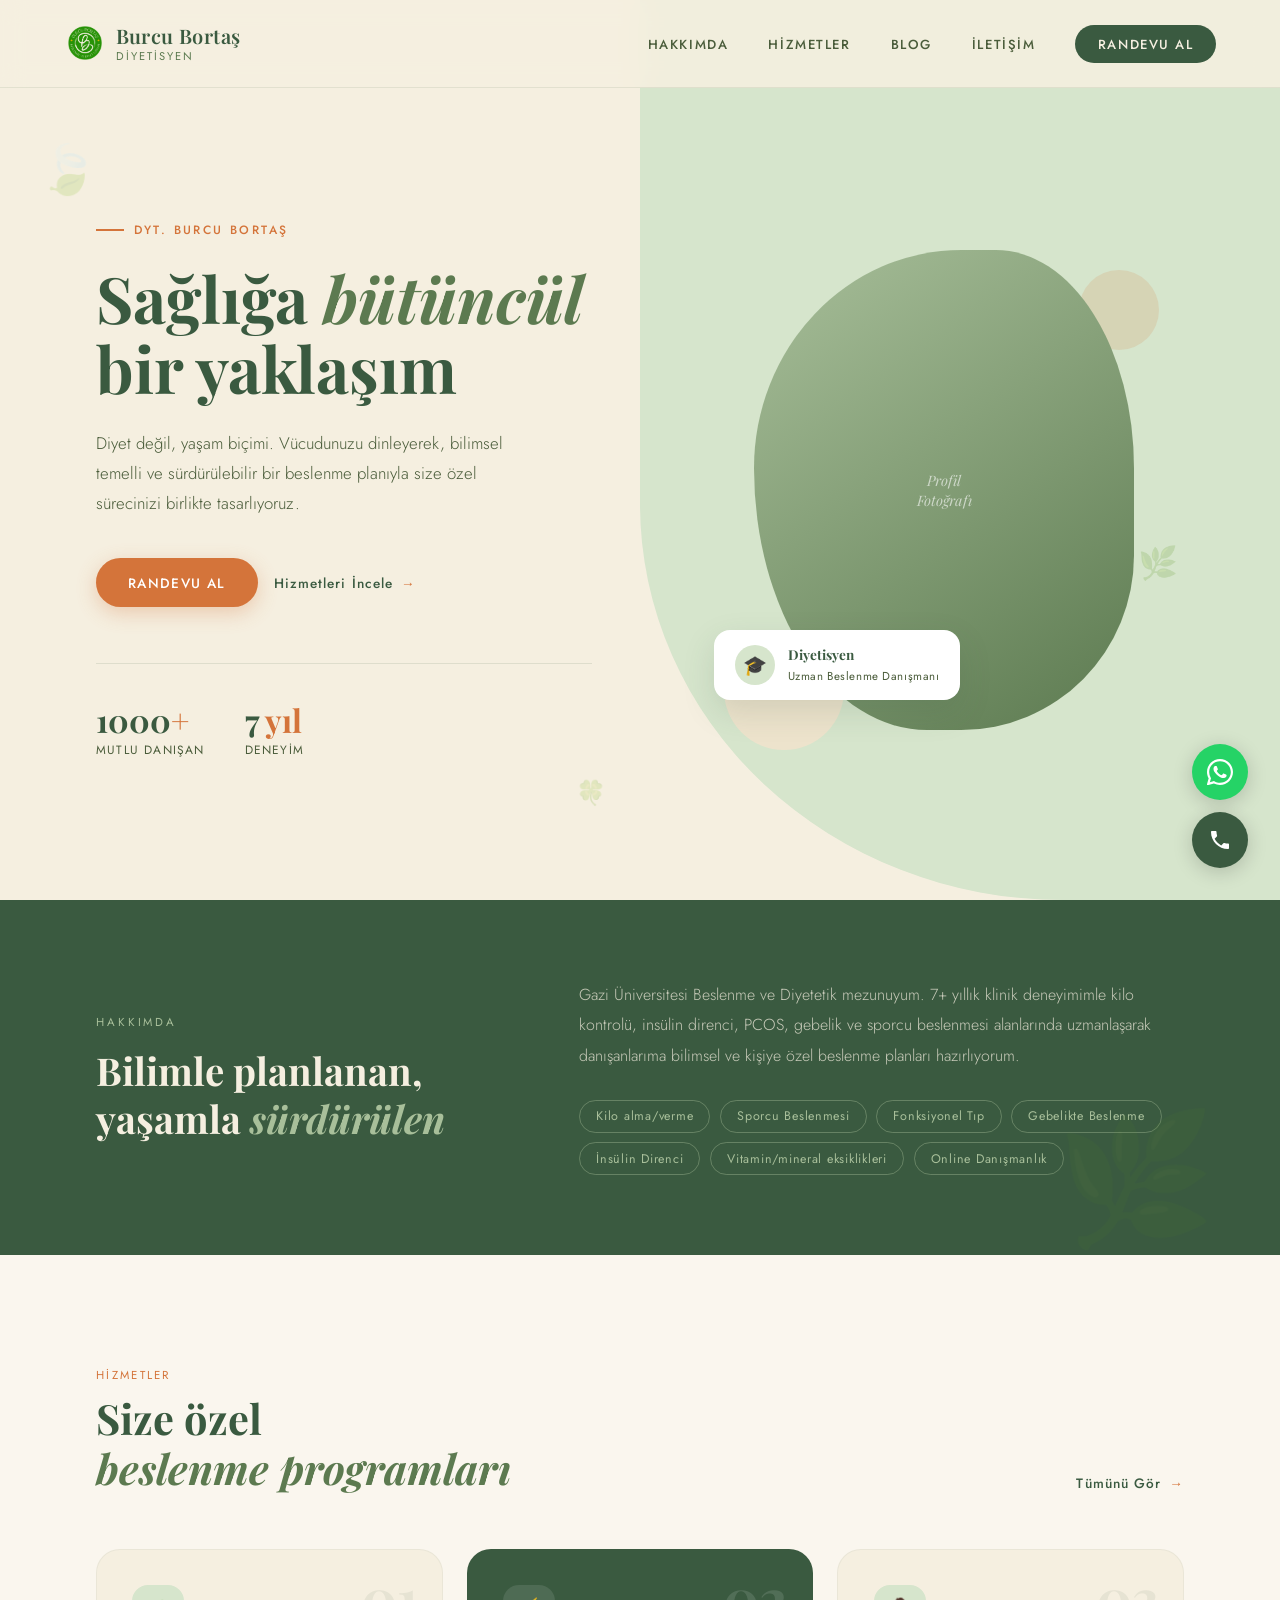
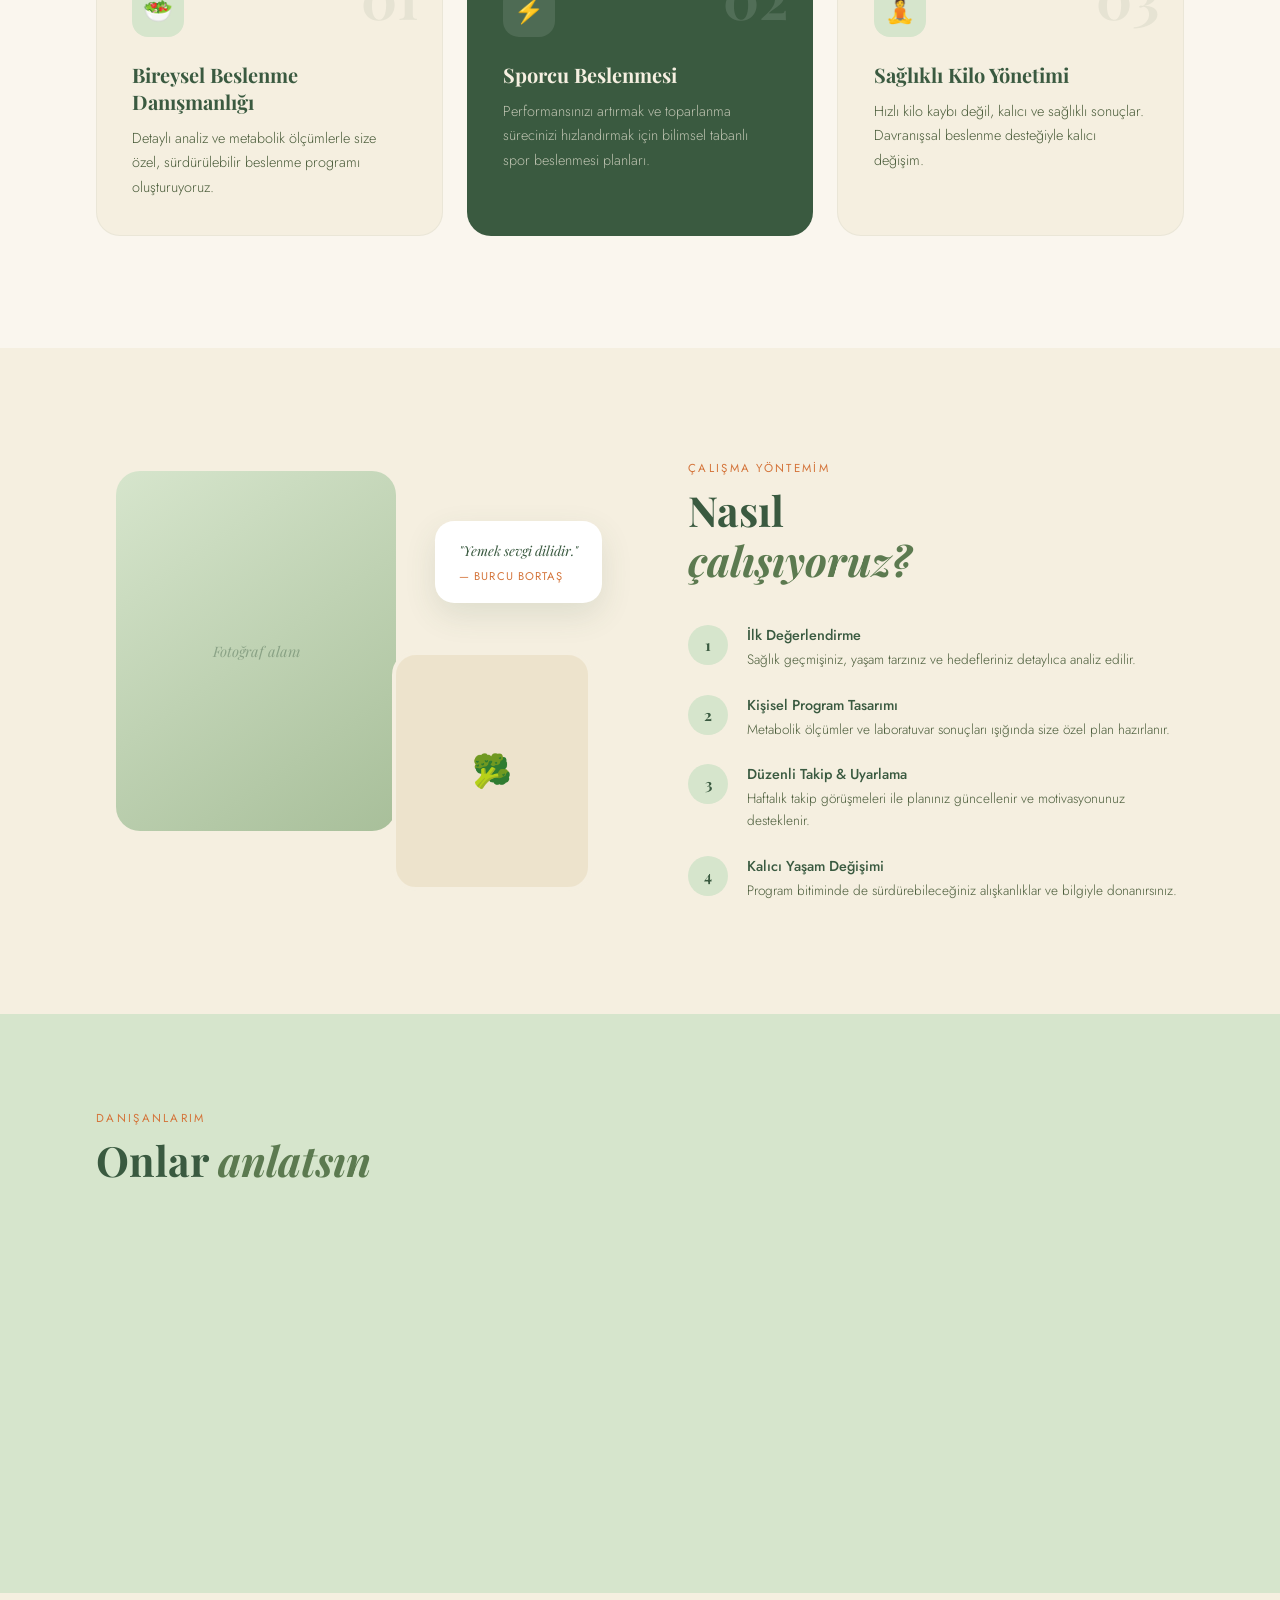
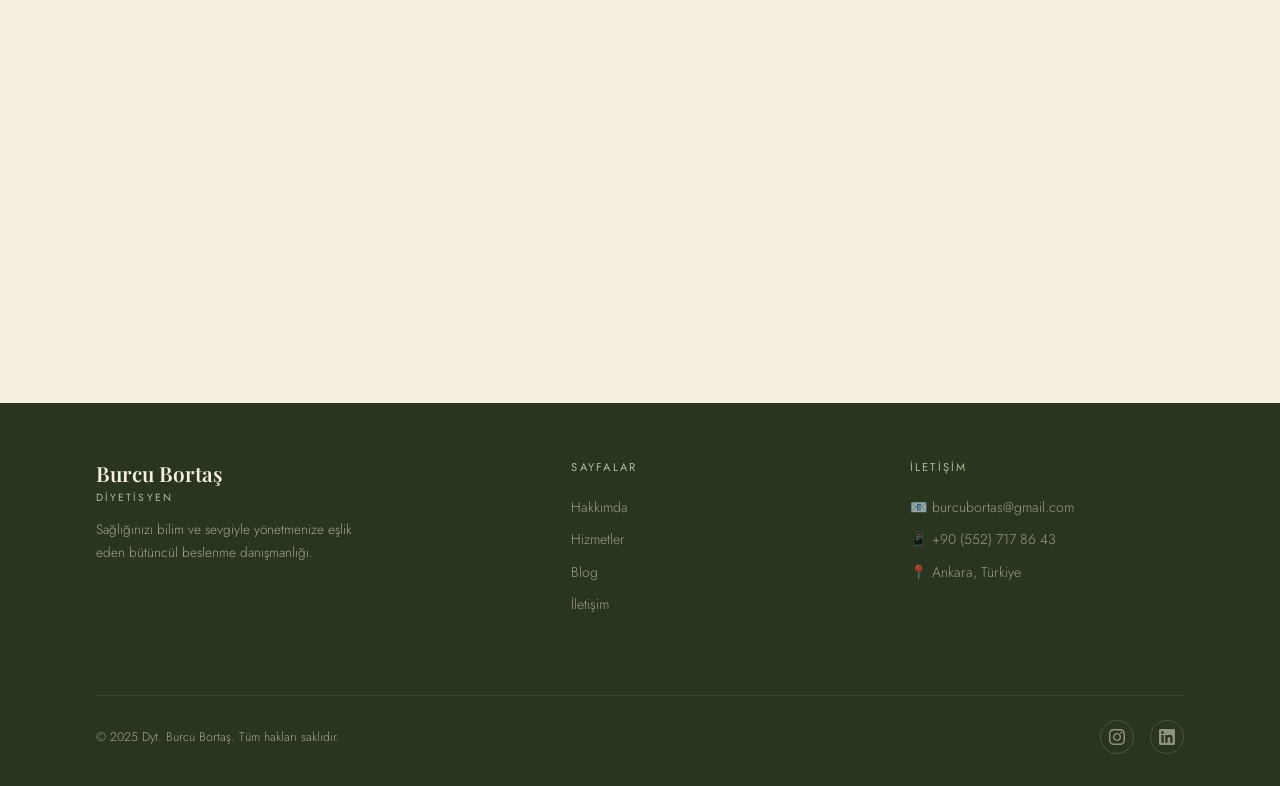
==== commit dc6ccac1: "Update index.html" ====
--- a/index.html
+++ b/index.html
@@ -51,7 +51,7 @@
       Diyet değil, yaşam biçimi. Vücudunuzu dinleyerek, bilimsel temelli ve sürdürülebilir bir beslenme planıyla size özel sürecinizi birlikte tasarlıyoruz.
     </p>
     <div class="hero-btns">
-      <a href="iletisim.html" class="btn-primary">Ücretsiz Danışma</a>
+      <a href="iletisim.html" class="btn-primary">Randevu Al</a>
       <a href="hizmetler.html" class="btn-secondary">Hizmetleri İncele</a>
     </div>
     <div class="hero-stats">
@@ -276,3 +276,4 @@
 
 
 
+
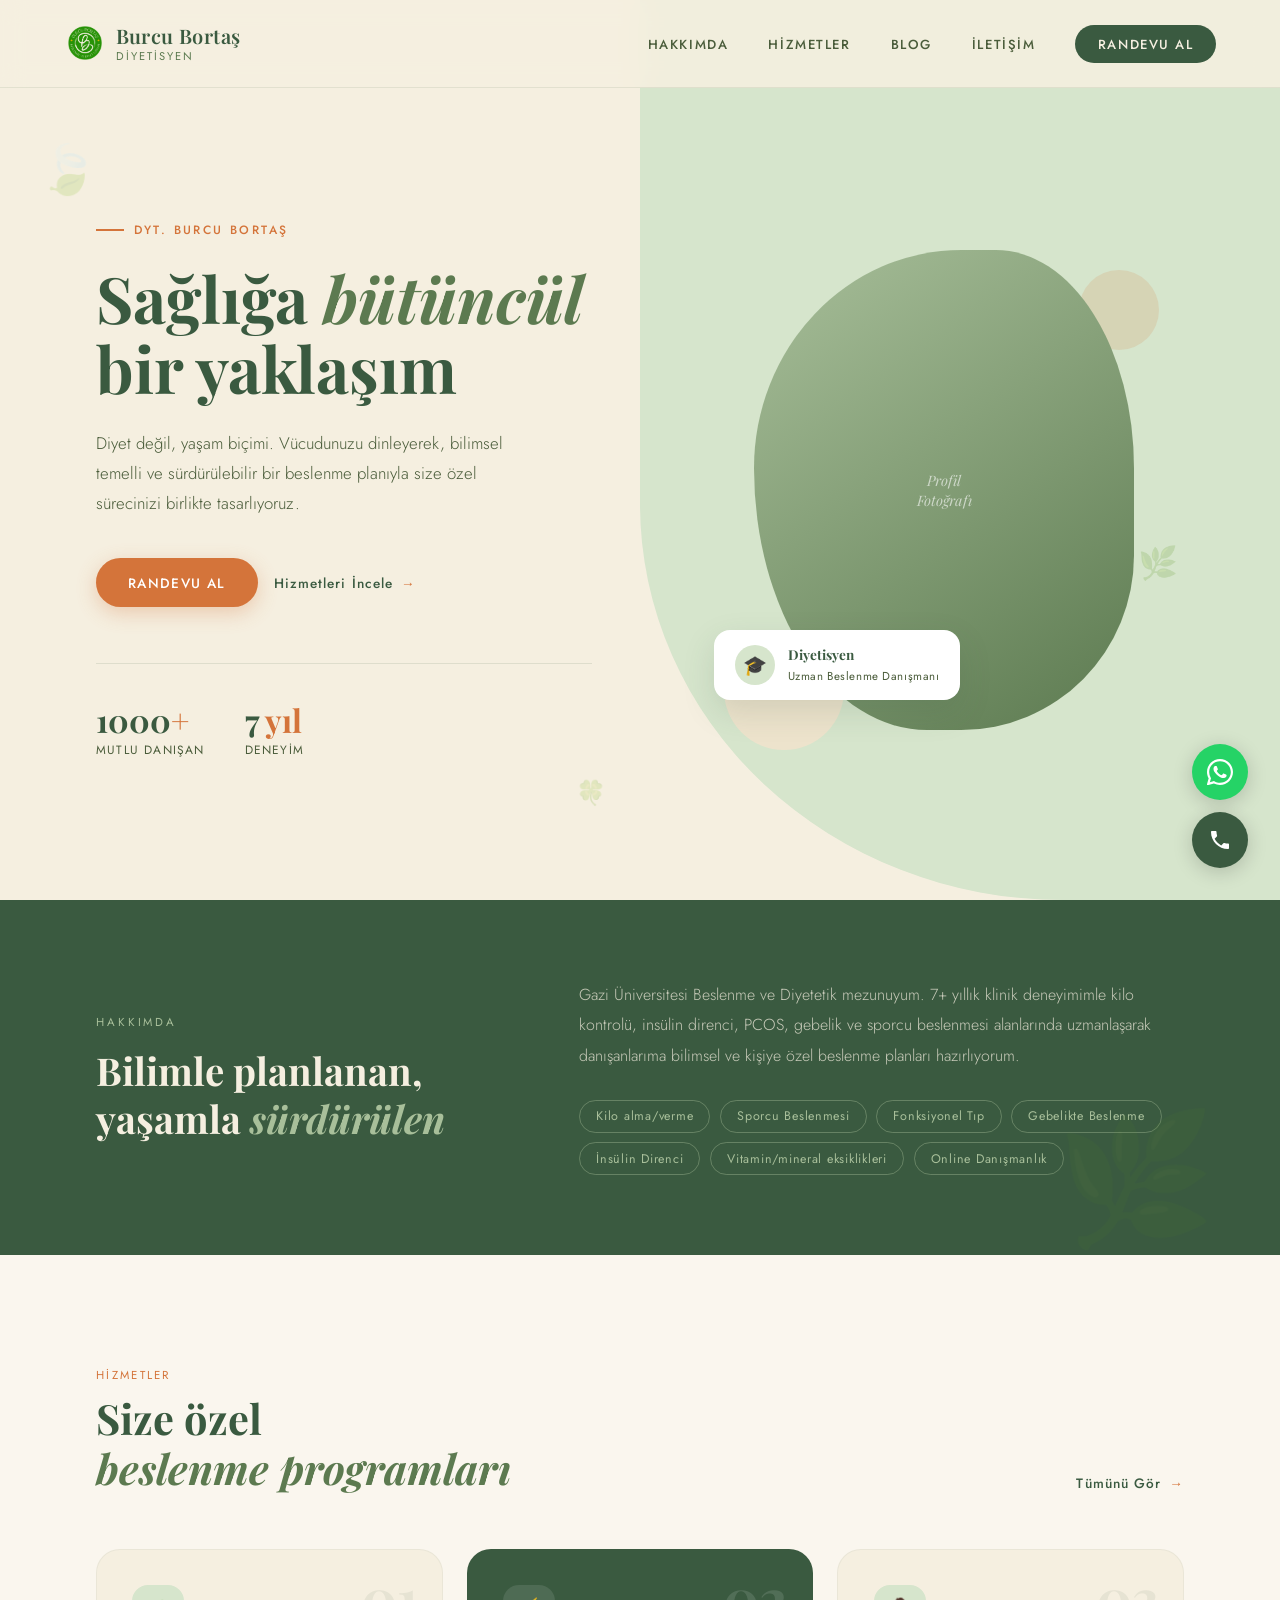
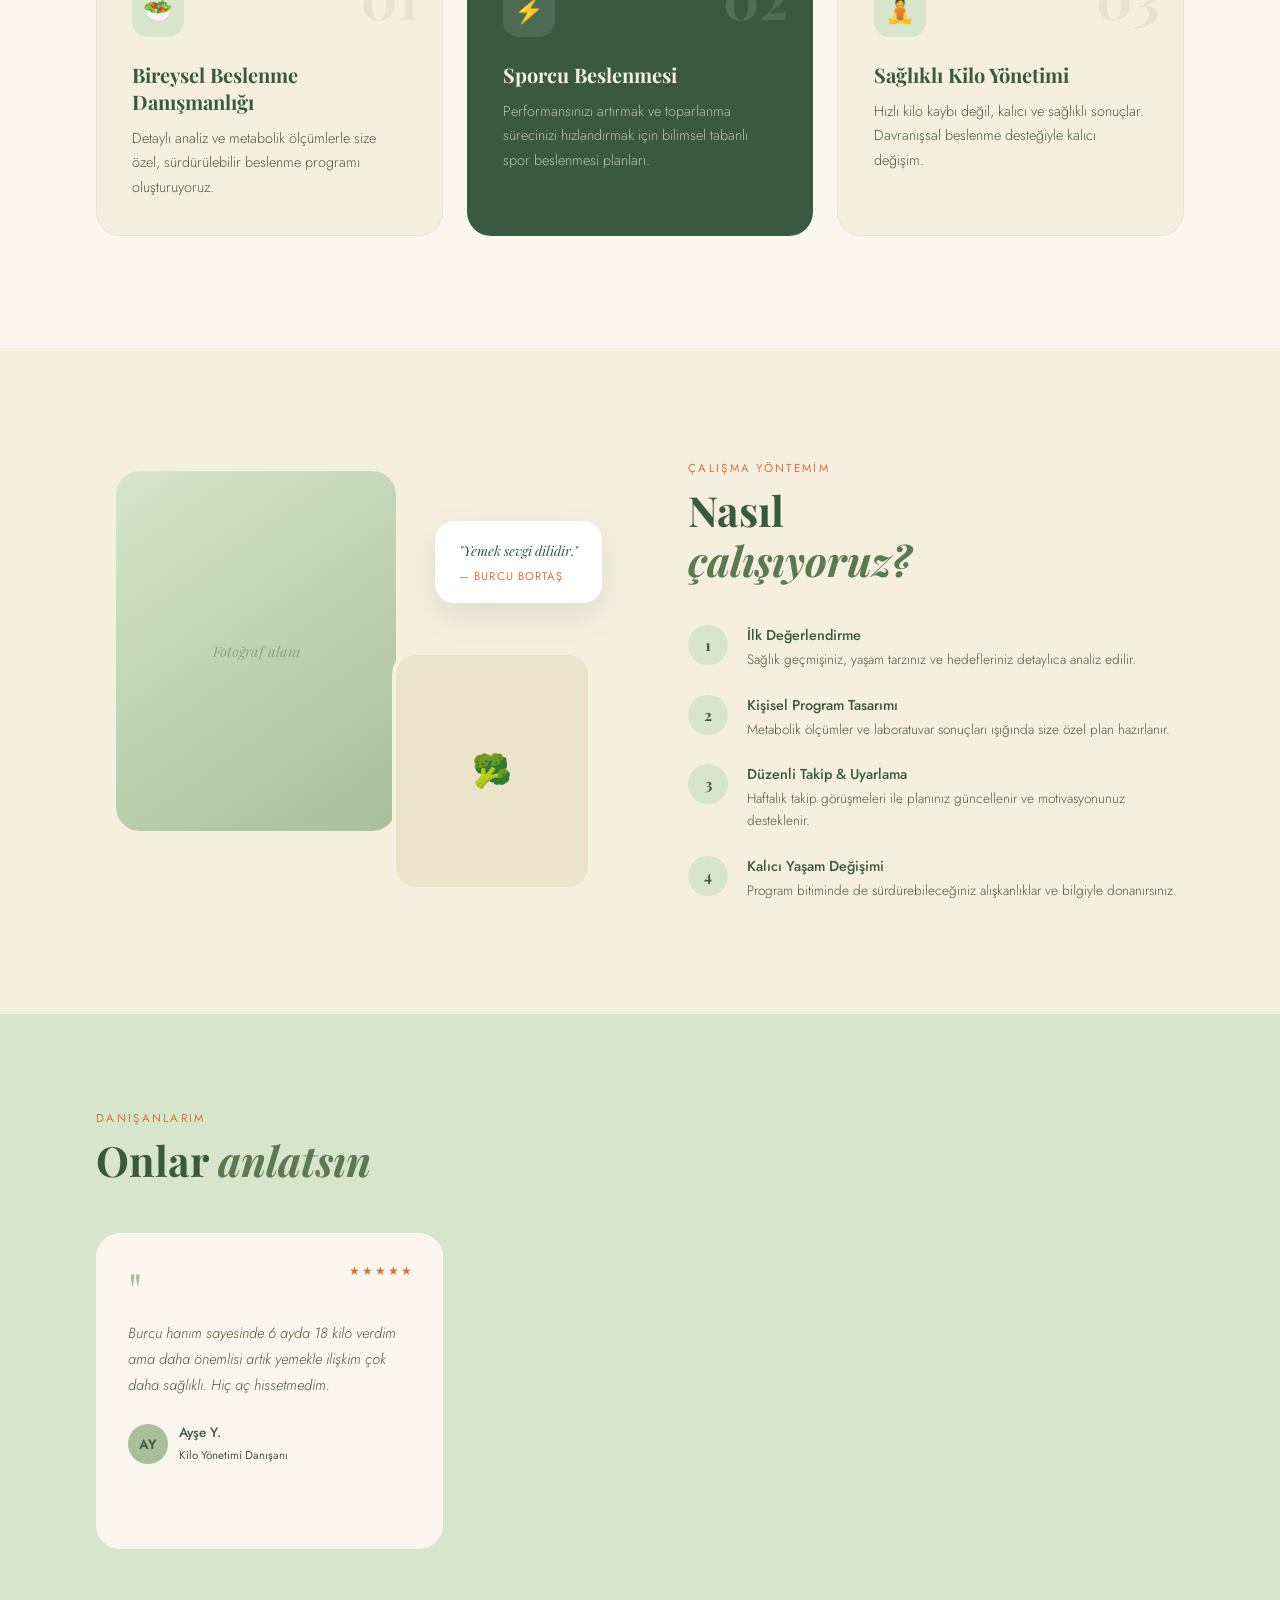
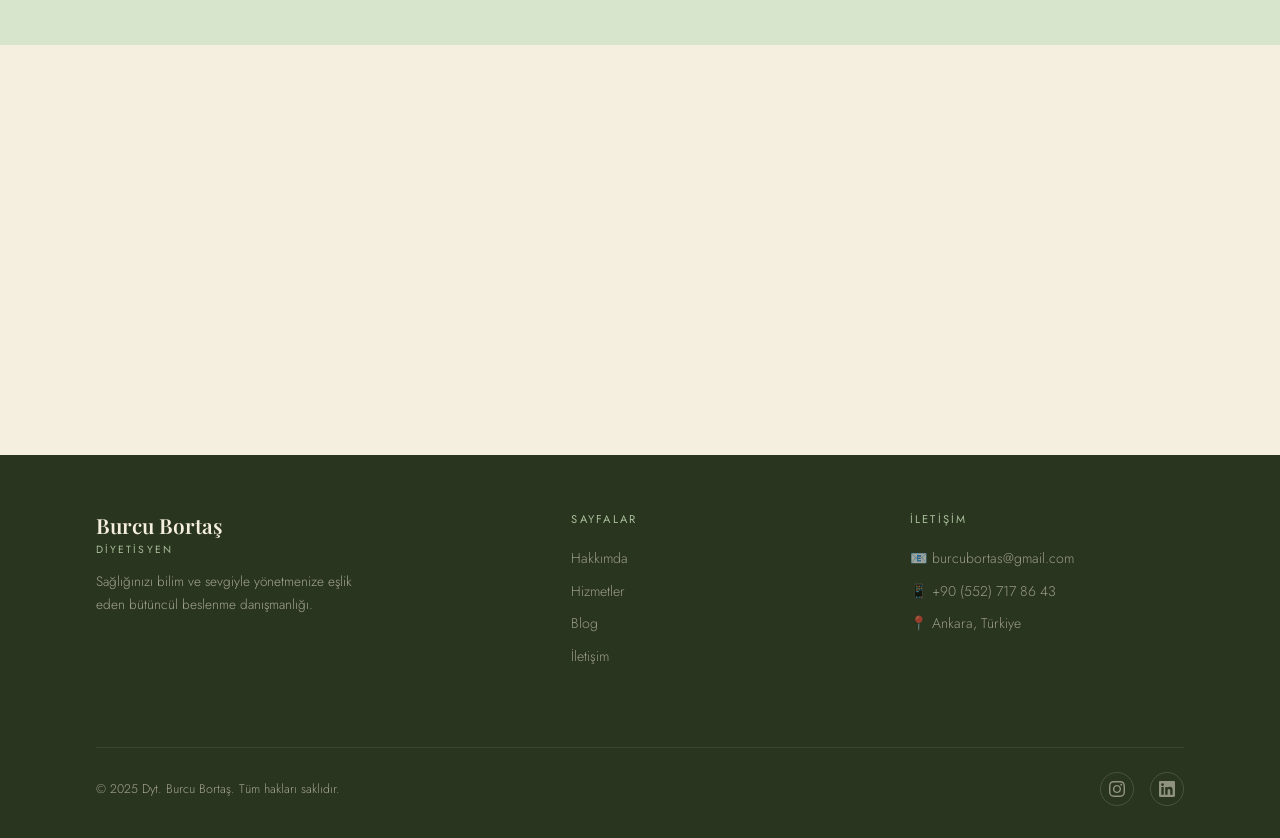
==== commit 345c1610: "Update index.html" ====
--- a/index.html
+++ b/index.html
@@ -225,7 +225,7 @@
     <div class="testi-card reveal">
       <div class="testi-stars">★★★★★</div>
       <div class="testi-quote">"</div>
-      <p class="testi-text">Gebeliğim süresince aldığım destek hem benim hem bebeğimin sağlığı için paha biçilmezdi. Çok şükran duyuyorum.</p>
+      <p class="testi-text">Gebeliğim süresince aldığım destek hem benim hem bebeğimin sağlığı için paha biçilmezdi. Burcu Hanım bu süreçte yalnızca sağlıklı beslenmeyi değil, bunu nasıl yaşam biçimi haline getirebileceğimi öğretti.</p>
       <div class="testi-author">
         <div class="testi-avatar">ZD</div>
         <div class="testi-name">
@@ -277,3 +277,4 @@
 
 
 
+
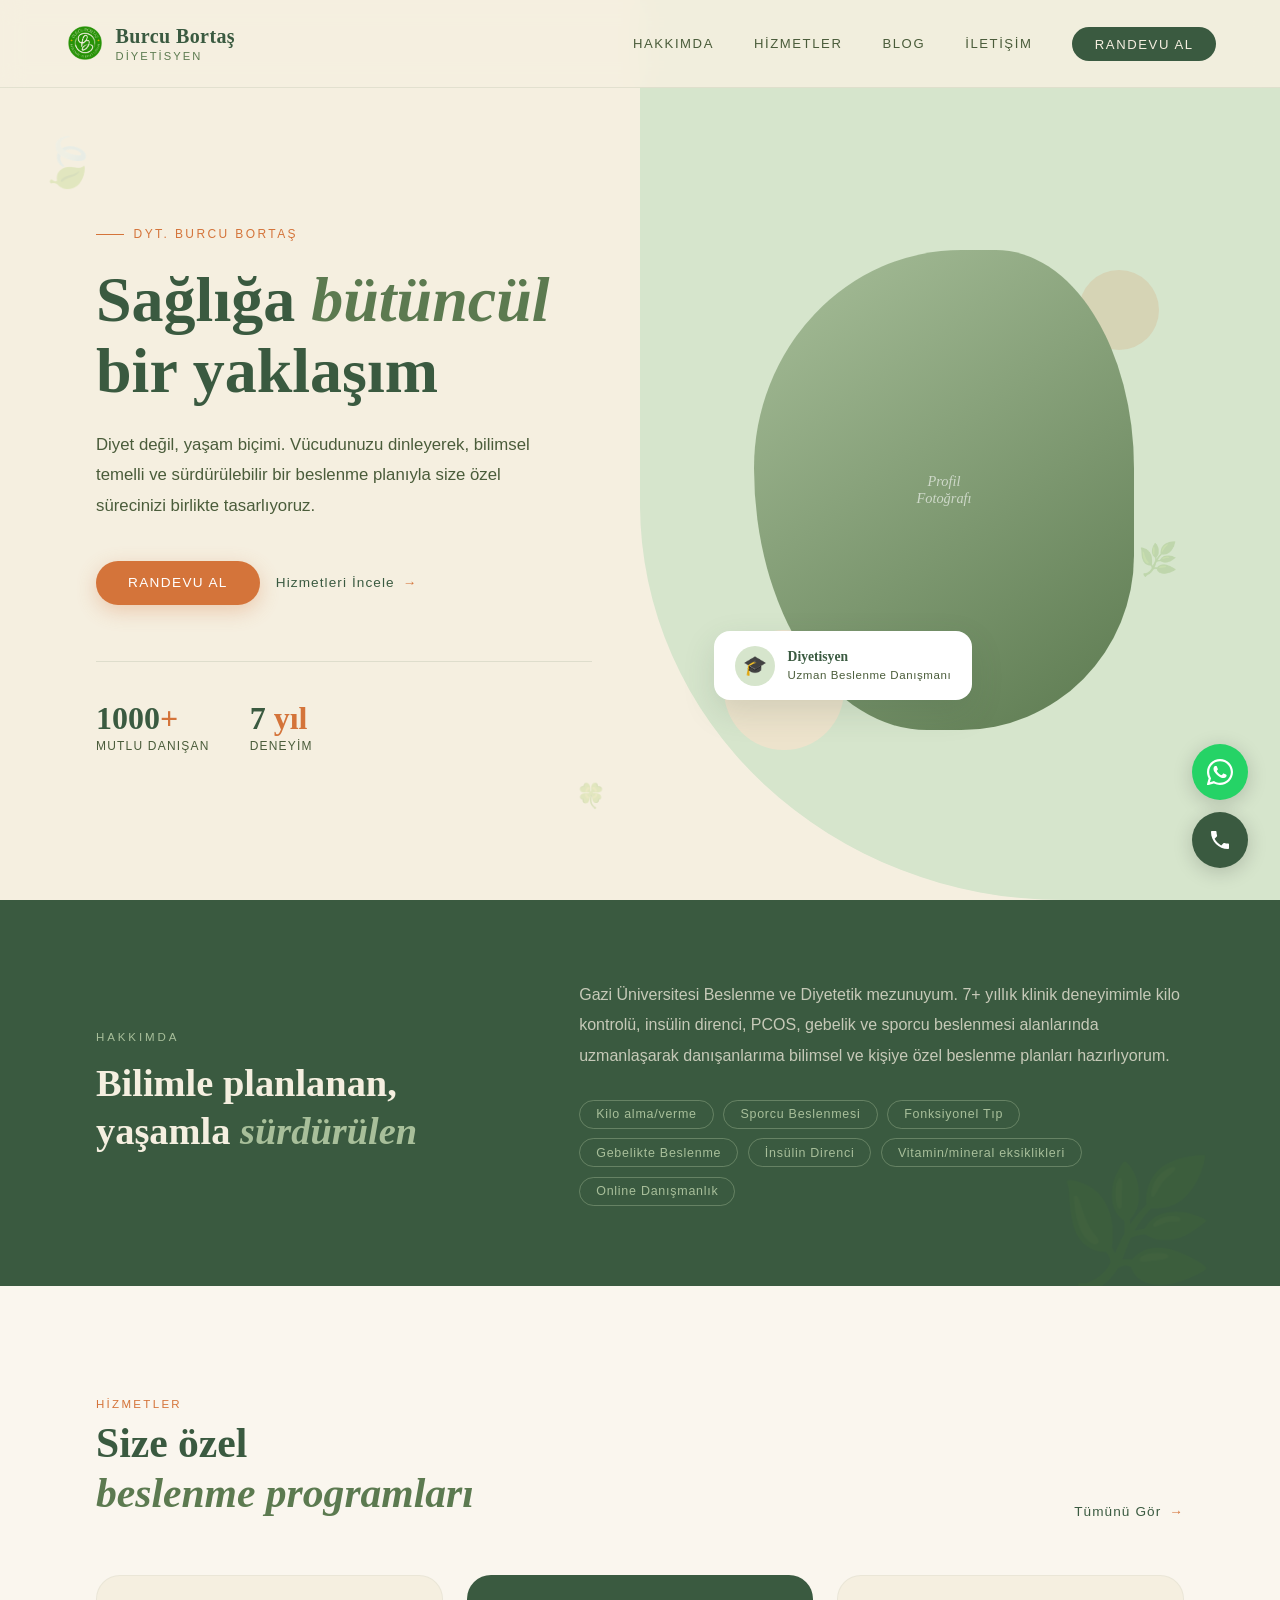
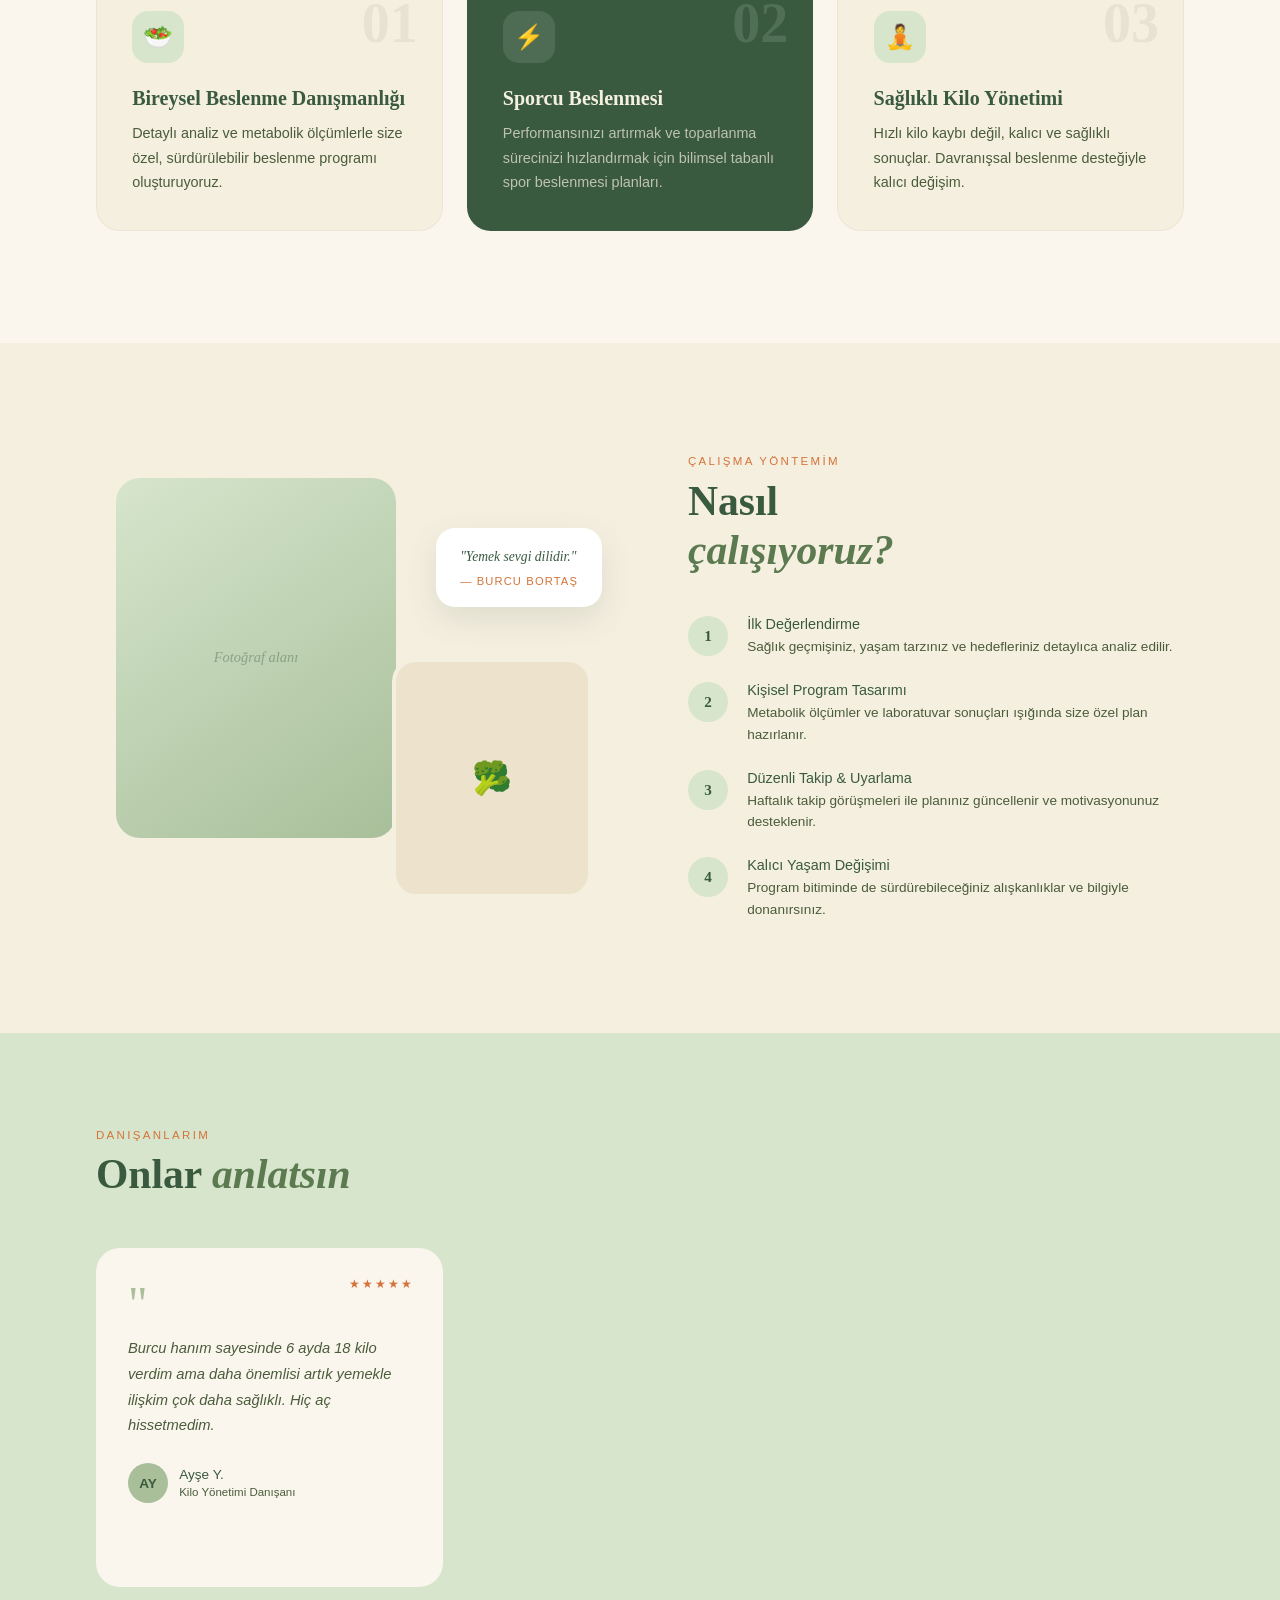
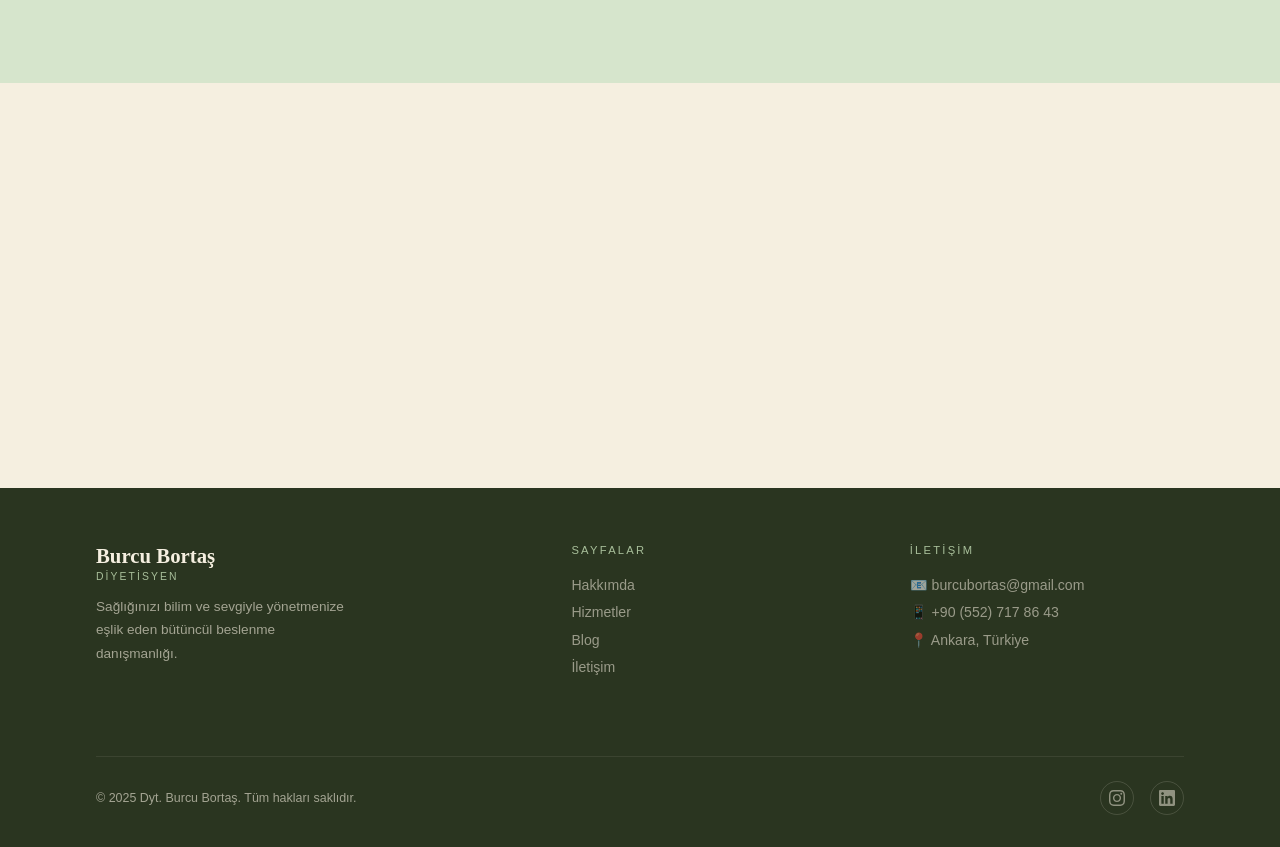
==== commit 40210596: "Update index.html" ====
--- a/index.html
+++ b/index.html
@@ -3,9 +3,10 @@
 <head>
   <meta charset="UTF-8">
   <meta name="viewport" content="width=device-width, initial-scale=1.0">
-  <title>Dyt. Burcu Bortaş — Diyetisyen</title>
-  <meta name="description" content="Diyetisyen Burcu Bortaş ile sağlıklı ve sürdürülebilir beslenme. Bireysel danışmanlık, sporcu beslenmesi, online randevu.">
-  <link href="https://fonts.googleapis.com/css2?family=Playfair+Display:ital,wght@0,400;0,600;0,700;1,400;1,600&family=Jost:wght@300;400;500&display=swap" rel="stylesheet">
+  <title>Ankara Çankaya Diyetisyen — Dyt. Burcu Bortaş | Beslenme Danışmanlığı</title>
+  <meta name="description" content="Ankara Çankaya diyetisyen Burcu Bortaş. Kilo yönetimi, insülin direnci, PCOS, gebelik ve sporcu beslenmesi. 7+ yıl deneyim, online ve yüz yüze randevu. İlk görüşme ücretsiz.">
+  <link rel="canonical" href="https://www.dytburcubortas.com/">
+  <script src="js/seo.js"></script>
   <link rel="stylesheet" href="css/style.css">
   <link rel="stylesheet" href="https://cdnjs.cloudflare.com/ajax/libs/font-awesome/6.5.0/css/all.min.css">
   <link rel="icon" type="image/png" href="images/bb-logo-kb.png">
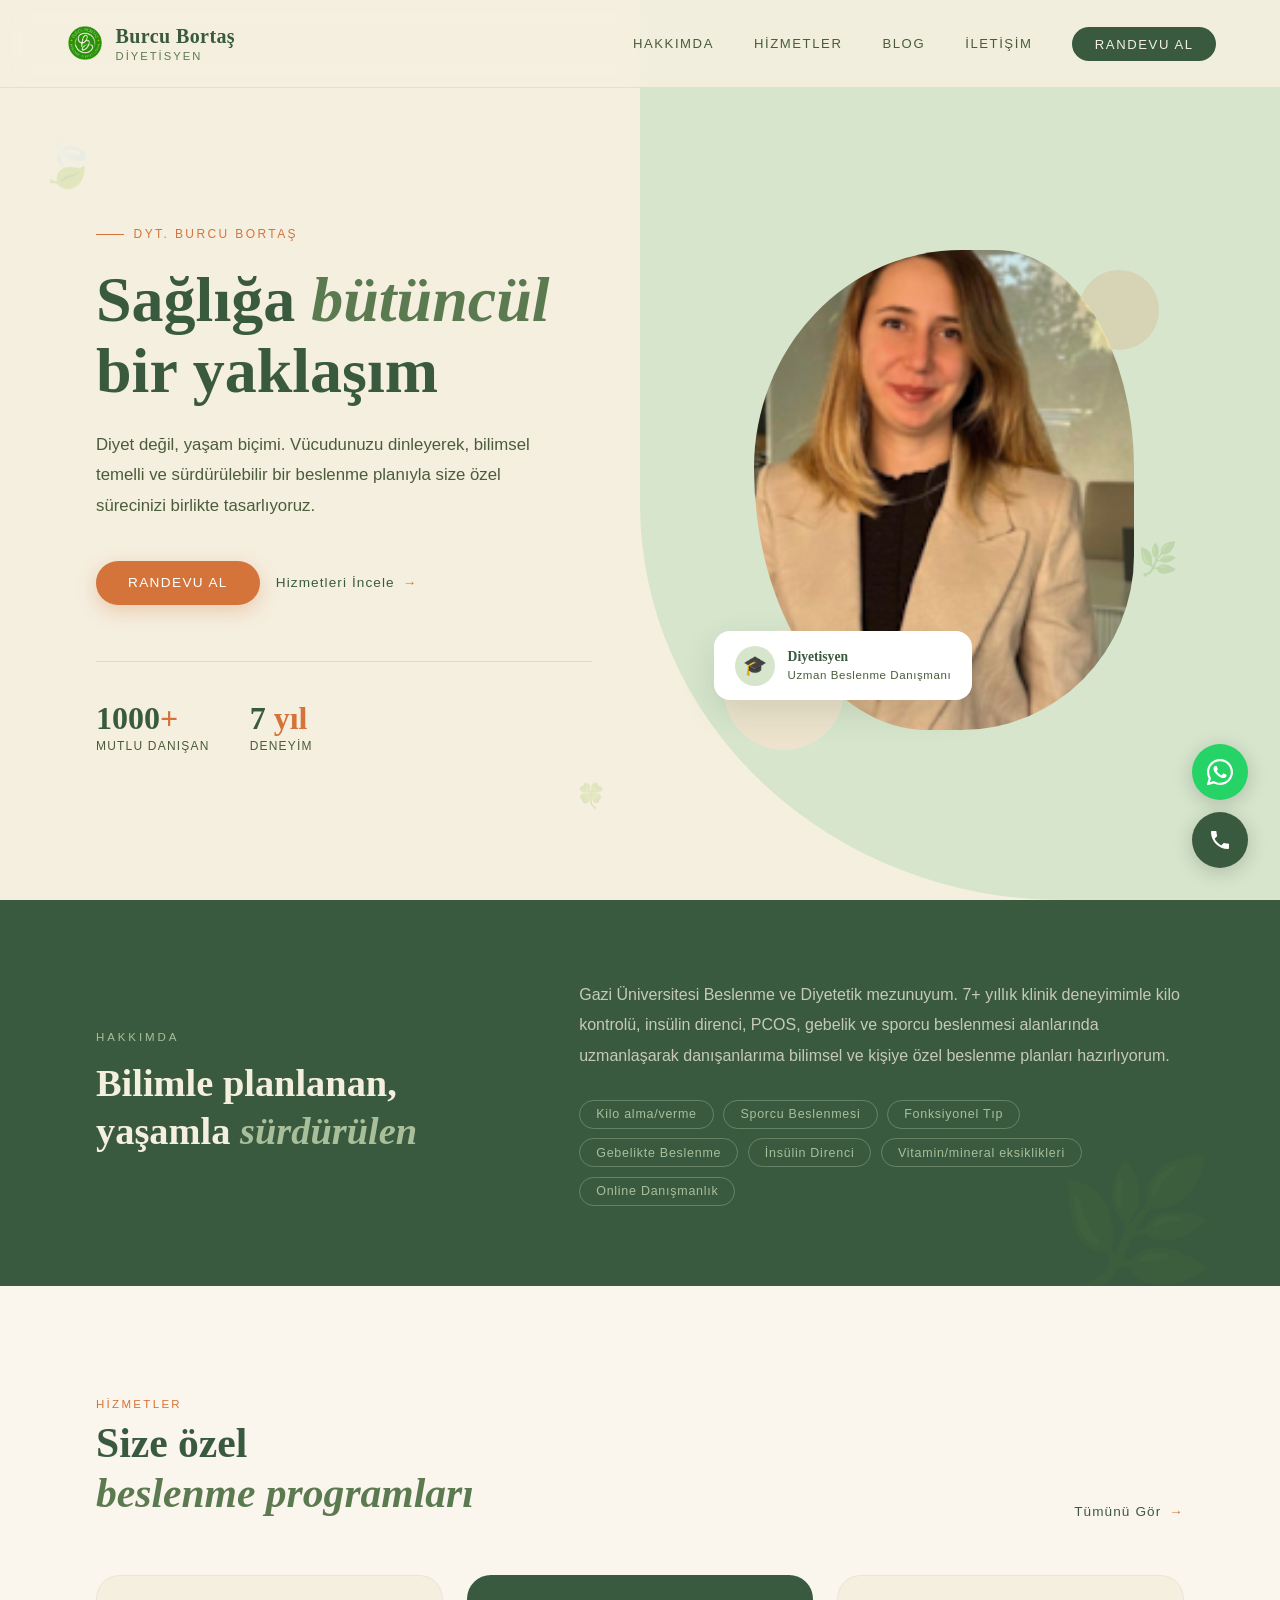
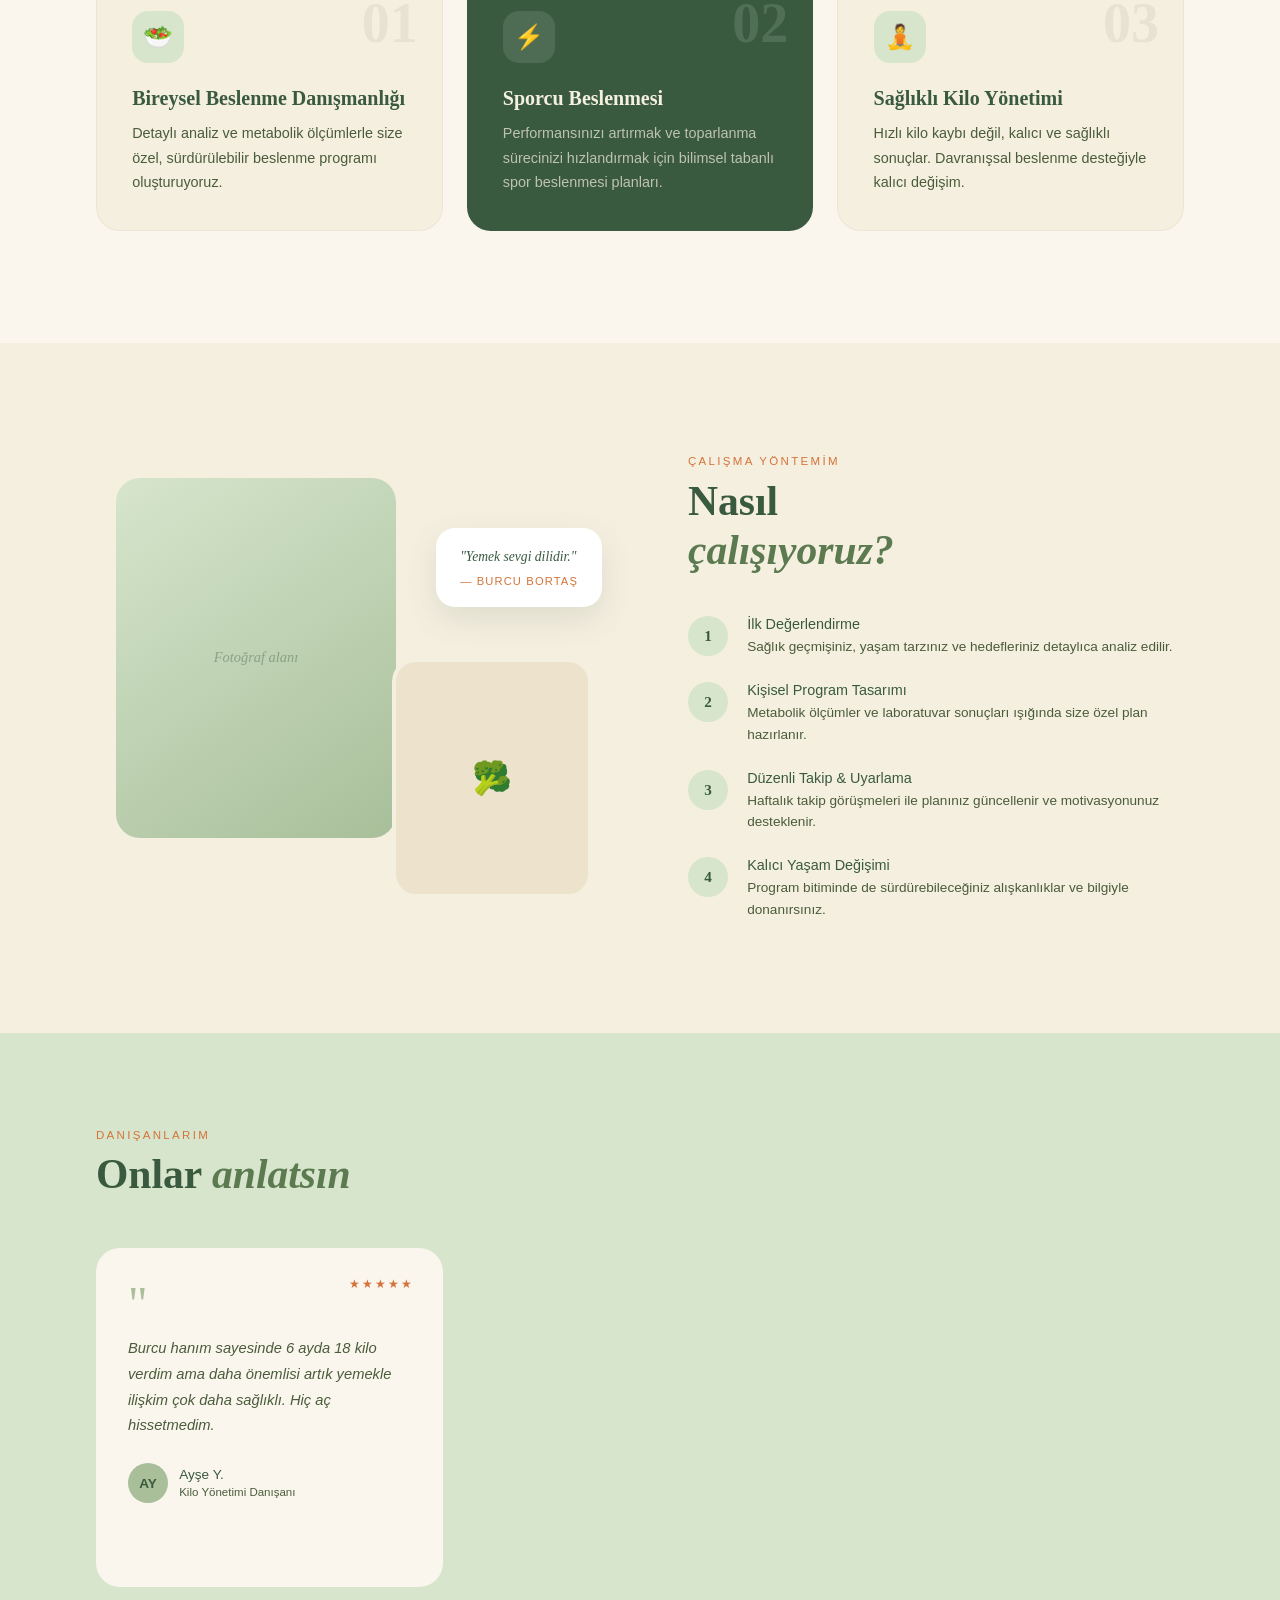
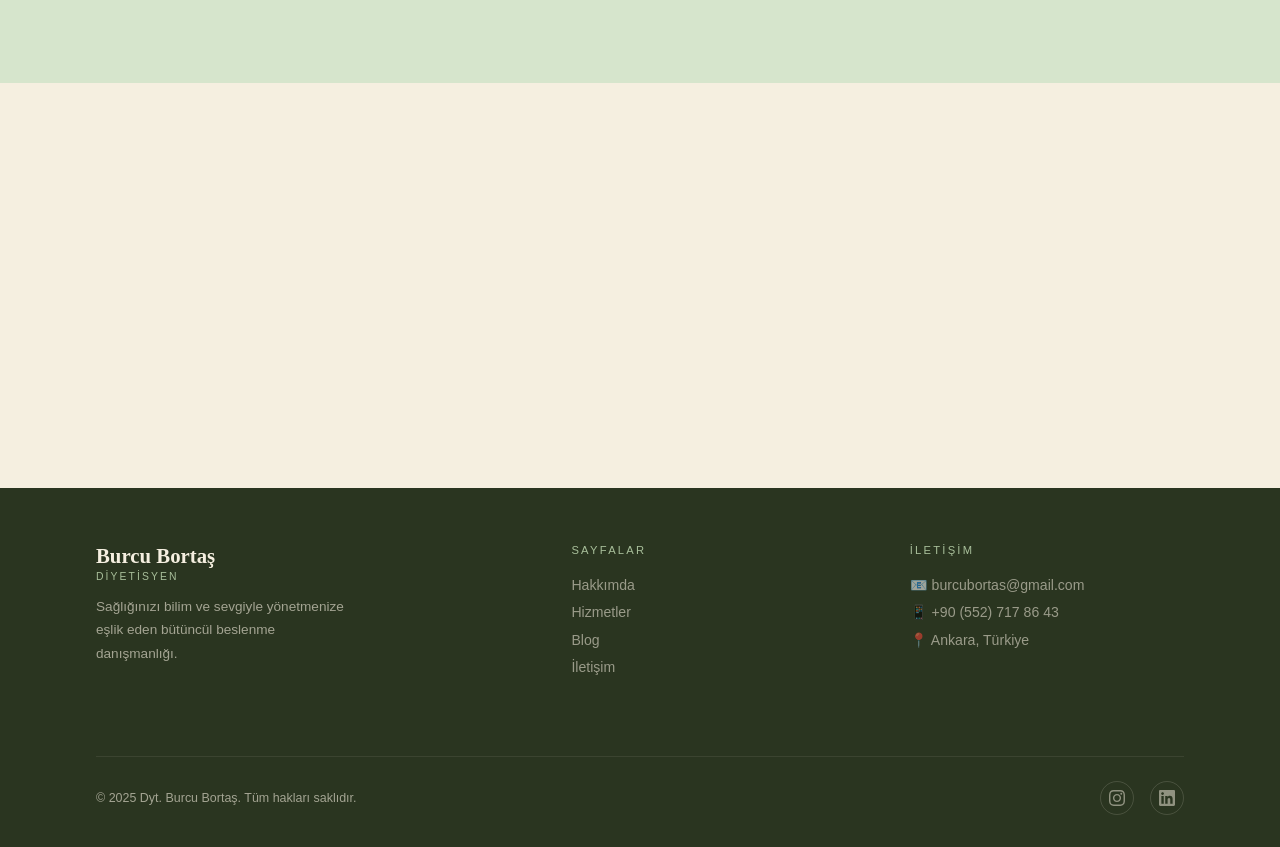
==== commit 7a1750fa: "Update index.html" ====
--- a/index.html
+++ b/index.html
@@ -71,8 +71,7 @@
   <div class="hero-right">
     <div class="photo-frame">
       <div class="photo-main">
-        <!-- Fotoğraf eklendiğinde: <img src="images/burcu-profil.jpg" alt="Dyt. Burcu Bortaş"> -->
-        <p class="photo-placeholder-text">Profil<br>Fotoğrafı</p>
+       <img src="images/burcubortas.png" alt="Dyt. Burcu Bortaş" style="width:100%; height:100%; object-fit:cover;">
       </div>
       <div class="photo-deco-1"></div>
       <div class="photo-deco-2"></div>
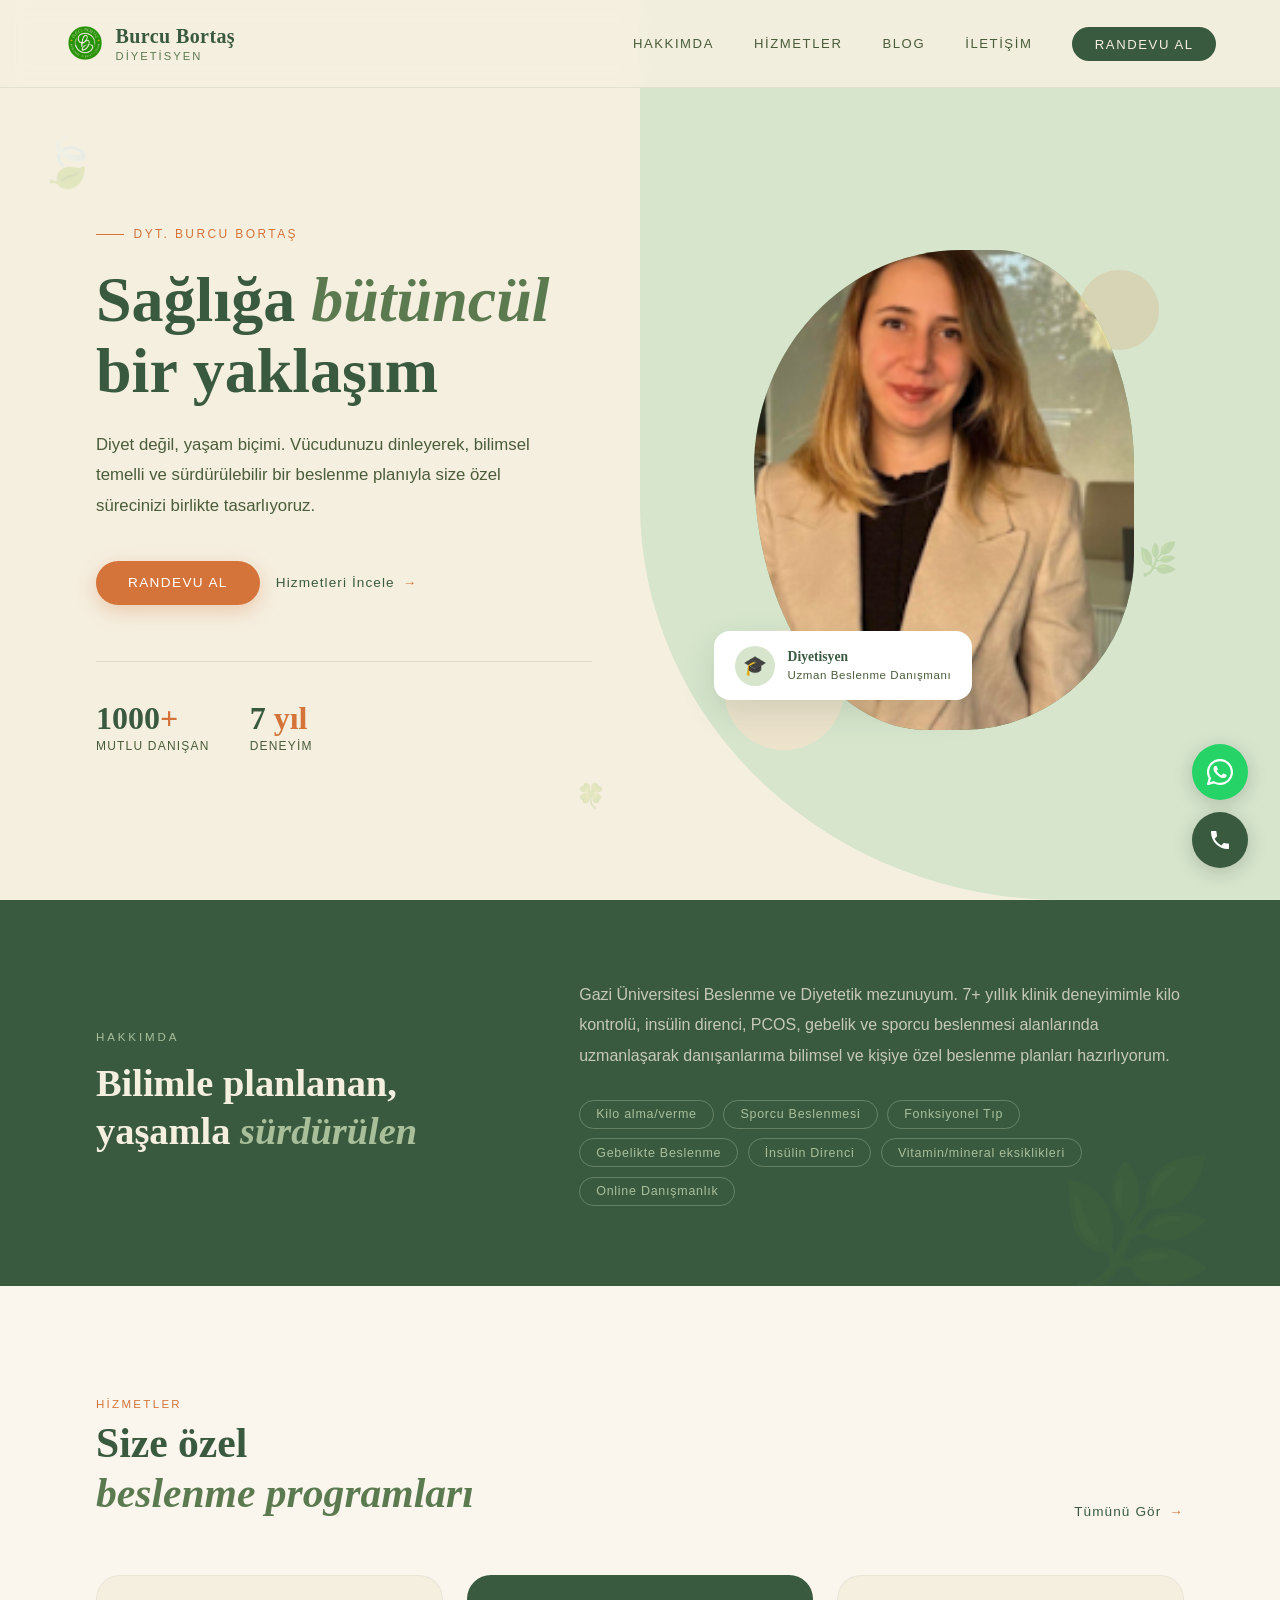
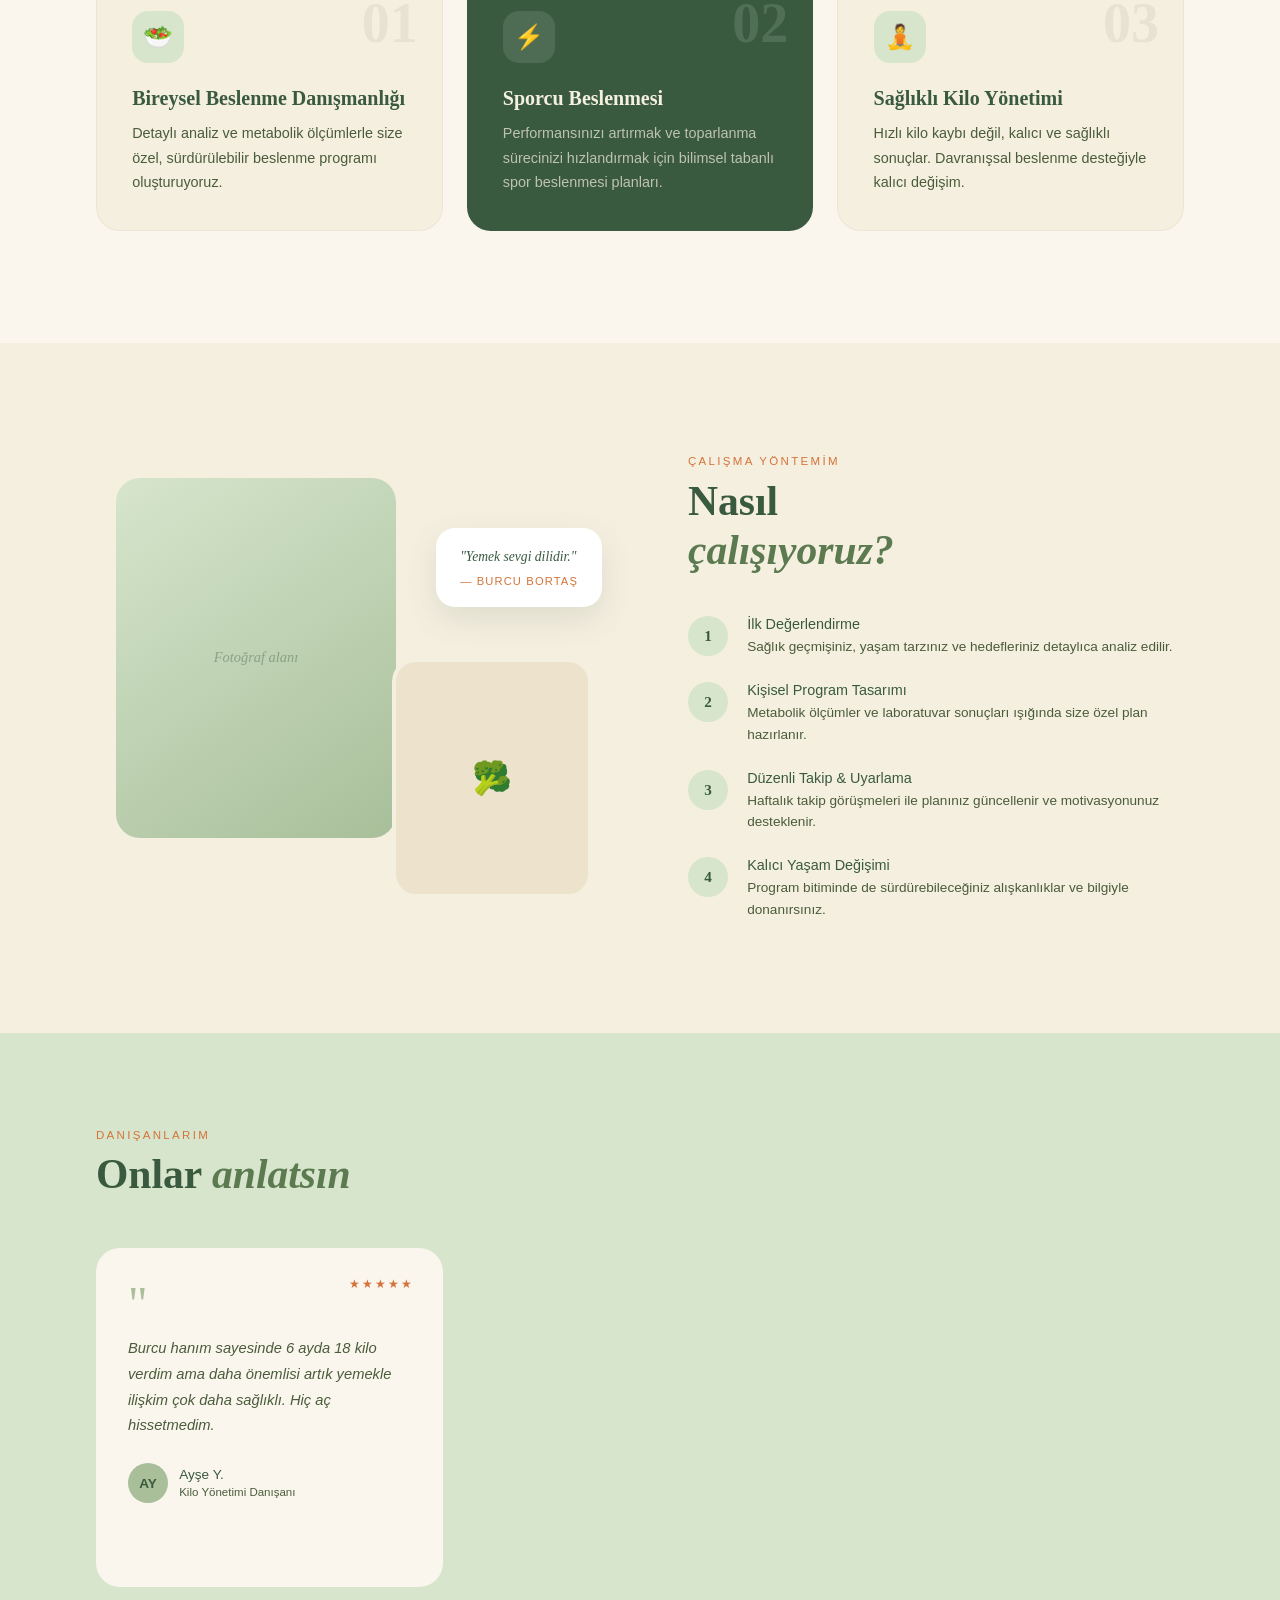
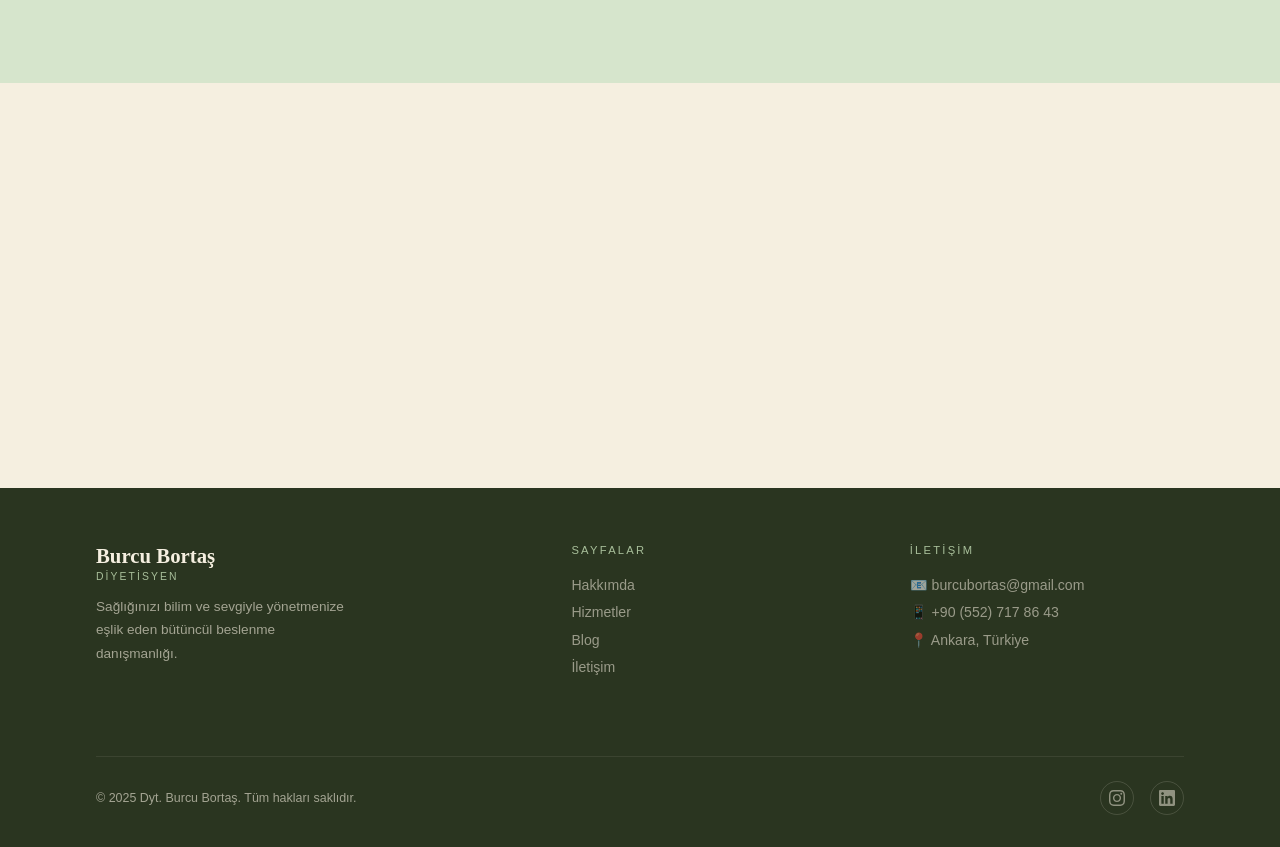
==== commit 9fc04844: "Update index.html" ====
--- a/index.html
+++ b/index.html
@@ -71,7 +71,7 @@
   <div class="hero-right">
     <div class="photo-frame">
       <div class="photo-main">
-       <img src="images/burcubortas.png" alt="Dyt. Burcu Bortaş" style="width:100%; height:100%; object-fit:cover;">
+       <img src="images/burcubortas.png" alt="Dyt. Burcu Bortaş" style="width:100%; height:100%; object-fit:cover; object-position: center 20%;">
       </div>
       <div class="photo-deco-1"></div>
       <div class="photo-deco-2"></div>
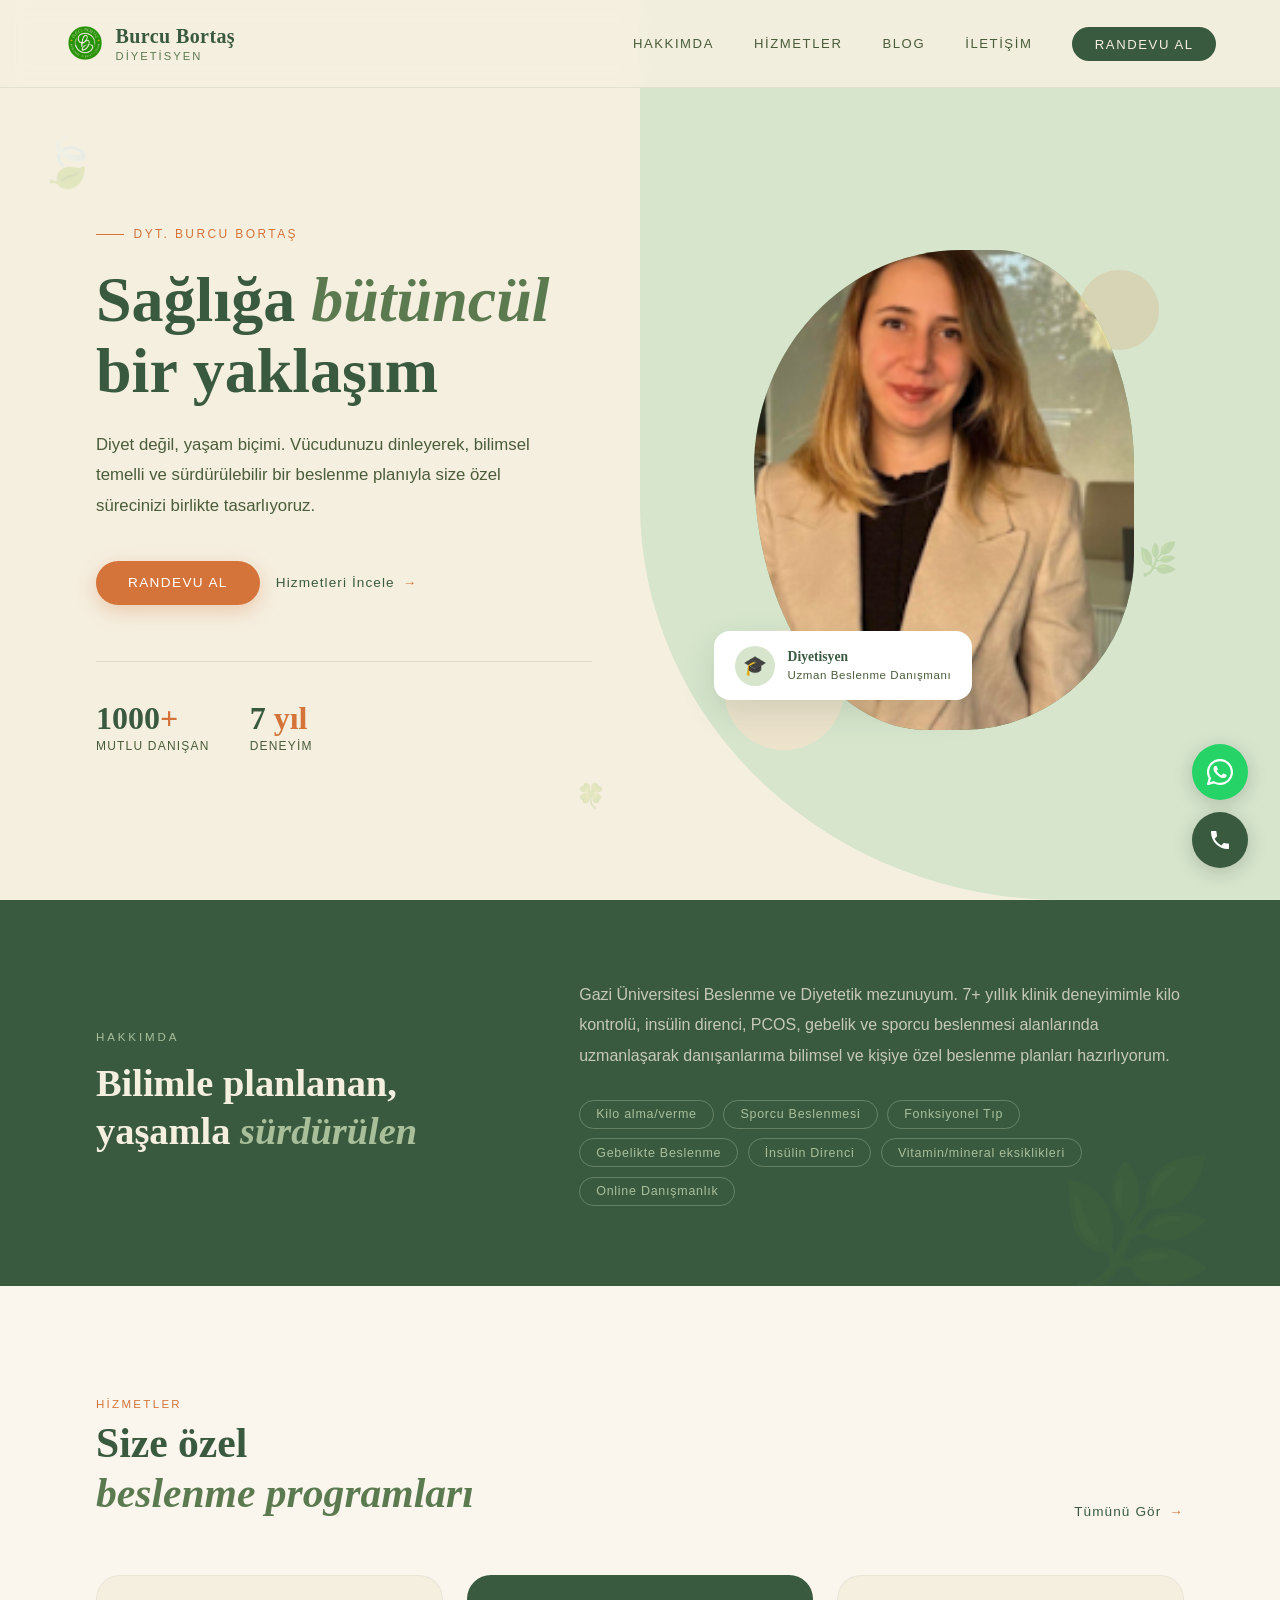
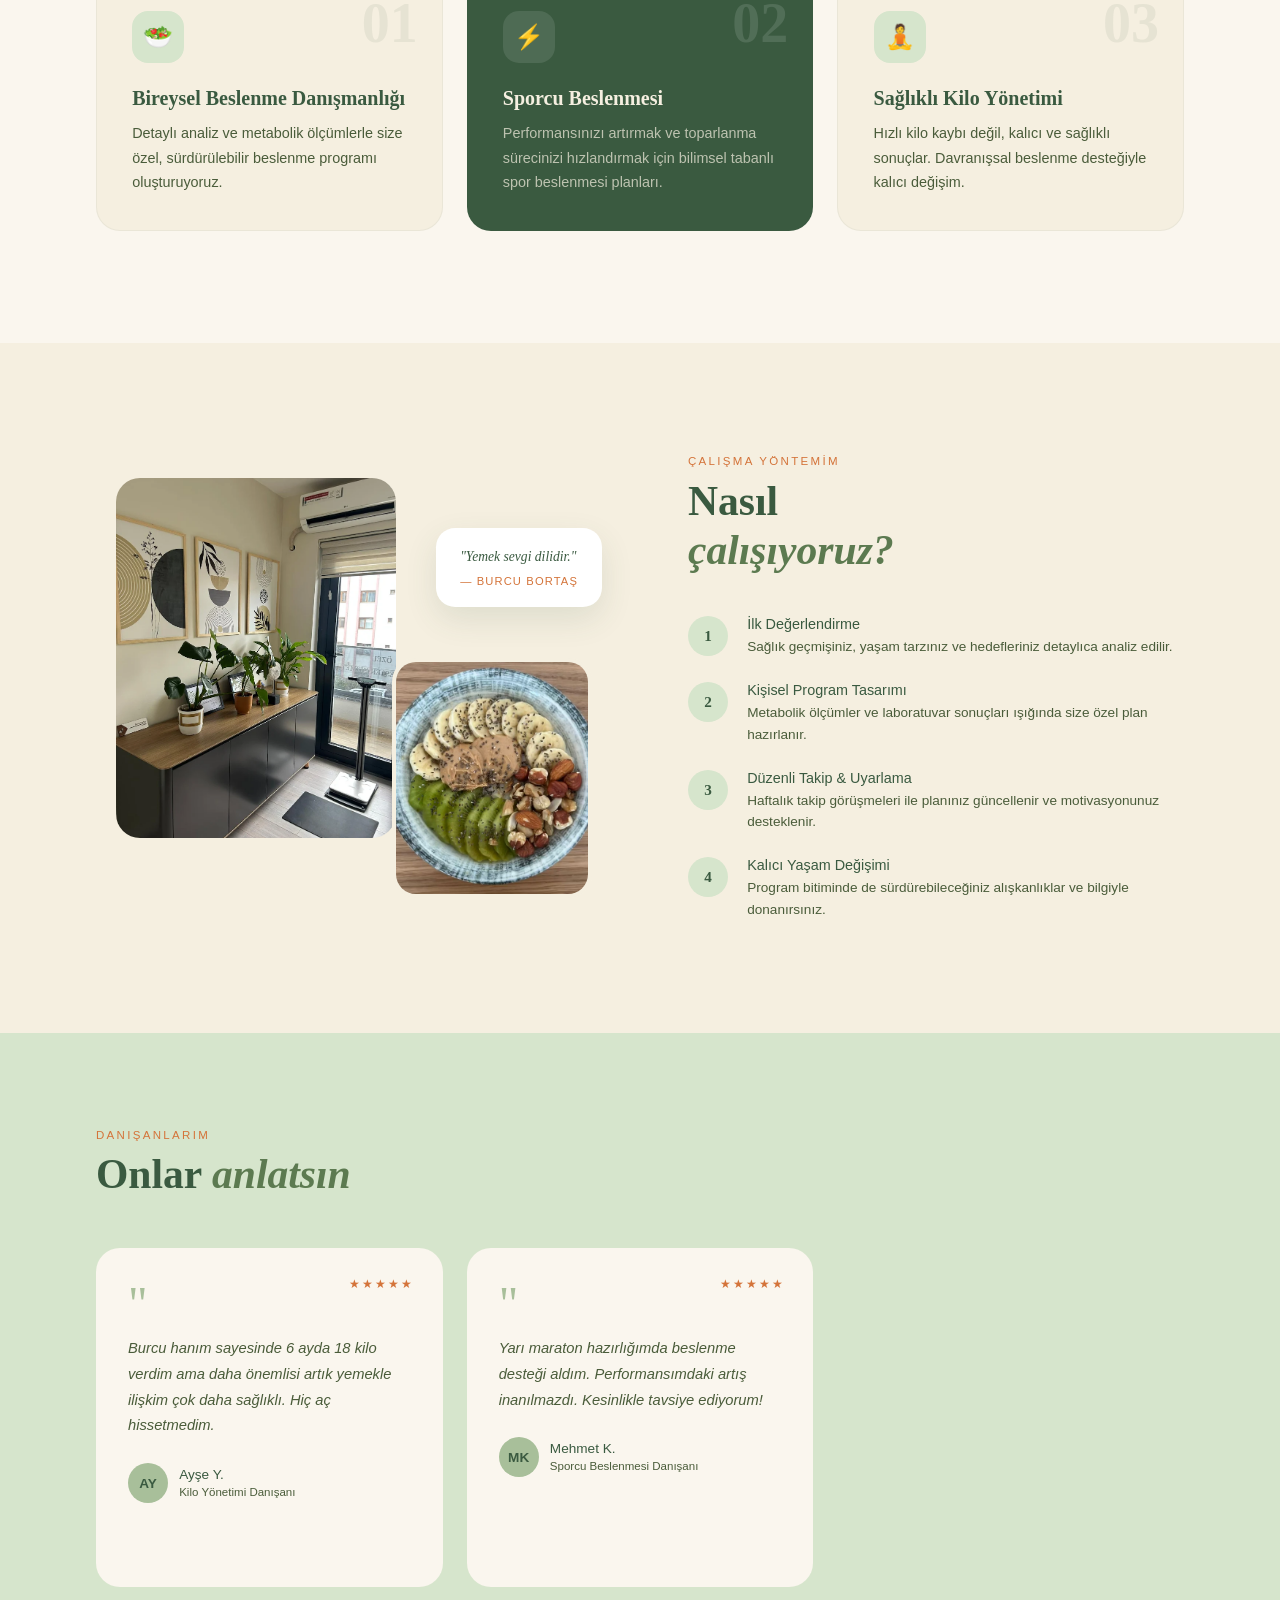
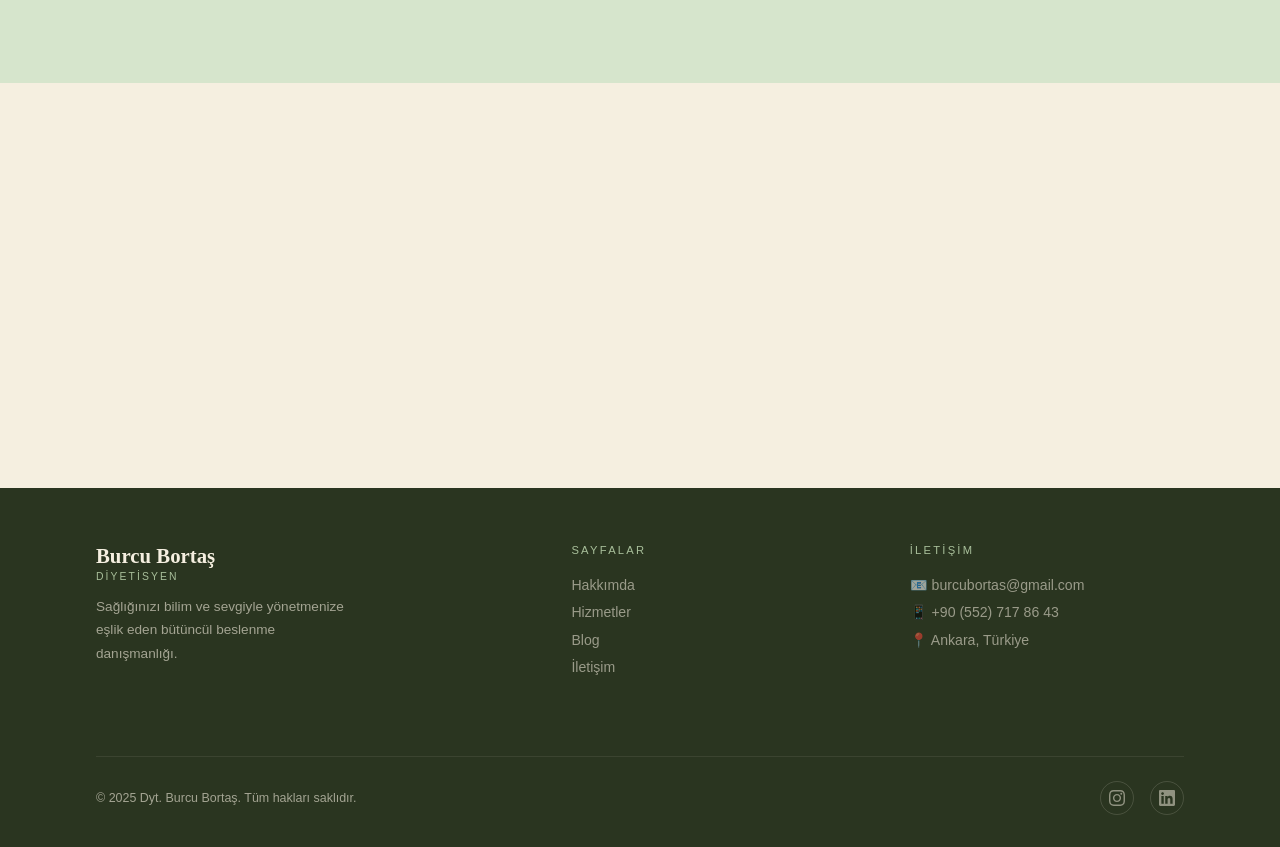
==== commit 321fb15f: "Update index.html" ====
--- a/index.html
+++ b/index.html
@@ -143,11 +143,11 @@
 <section class="approach">
   <div class="approach-visual reveal">
     <div class="approach-card-stack">
-      <div class="approach-img-card approach-img-main">
-        <p>Fotoğraf alanı</p>
-      </div>
-      <div class="approach-img-card approach-img-accent">
-        <span style="font-size:2rem;">🥦</span>
+      <div class="approach-img-card approach-img-main" style="padding:0; overflow:hidden;">
+       <img src="images/ofis1.webp" alt="Burcu Bortaş Klinik" style="width:100%; height:100%; object-fit:cover;">
+      </div>
+      <div class="approach-img-card approach-img-accent" style="padding:0; overflow:hidden;">
+       <img src="images/yemek3.jpeg" alt="Sağlıklı Beslenme" style="width:100%; height:100%; object-fit:cover;">
       </div>
       <div class="approach-quote-card">
         <p>"Yemek sevgi dilidir."</p>
